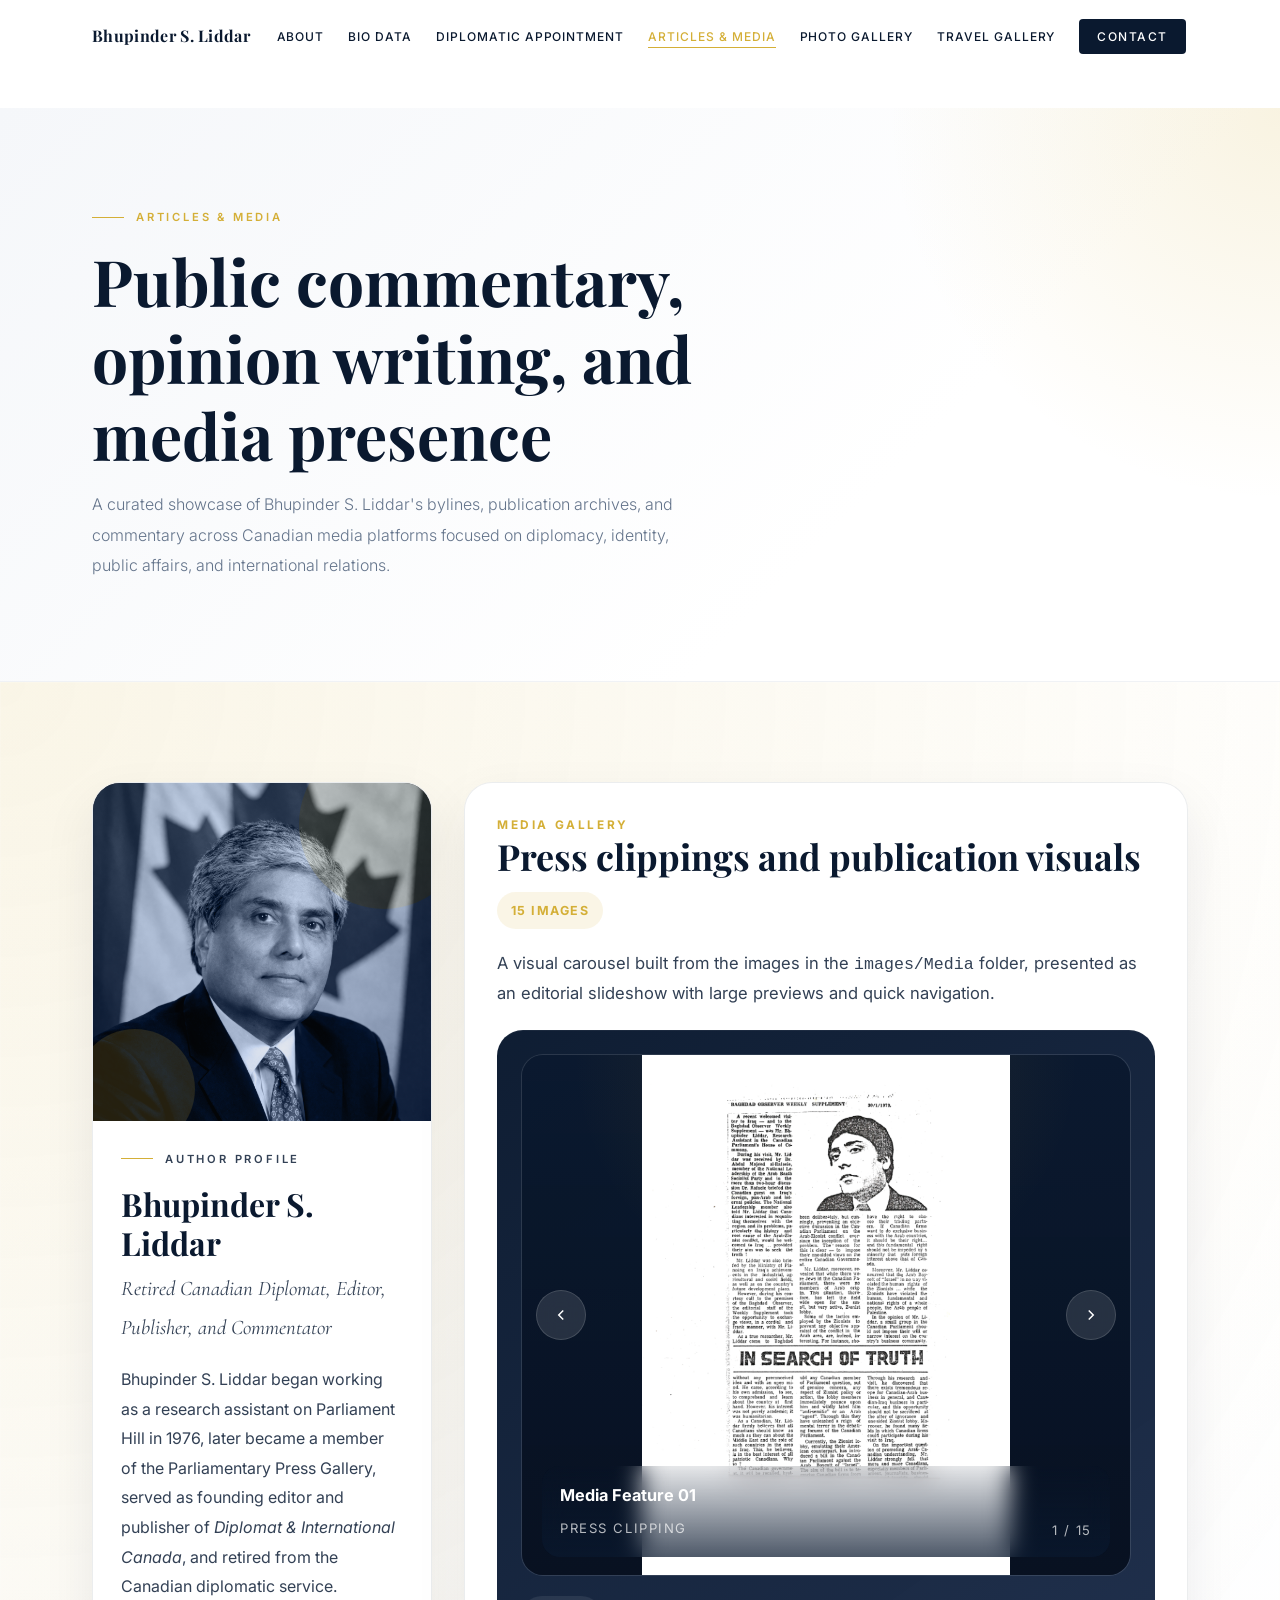
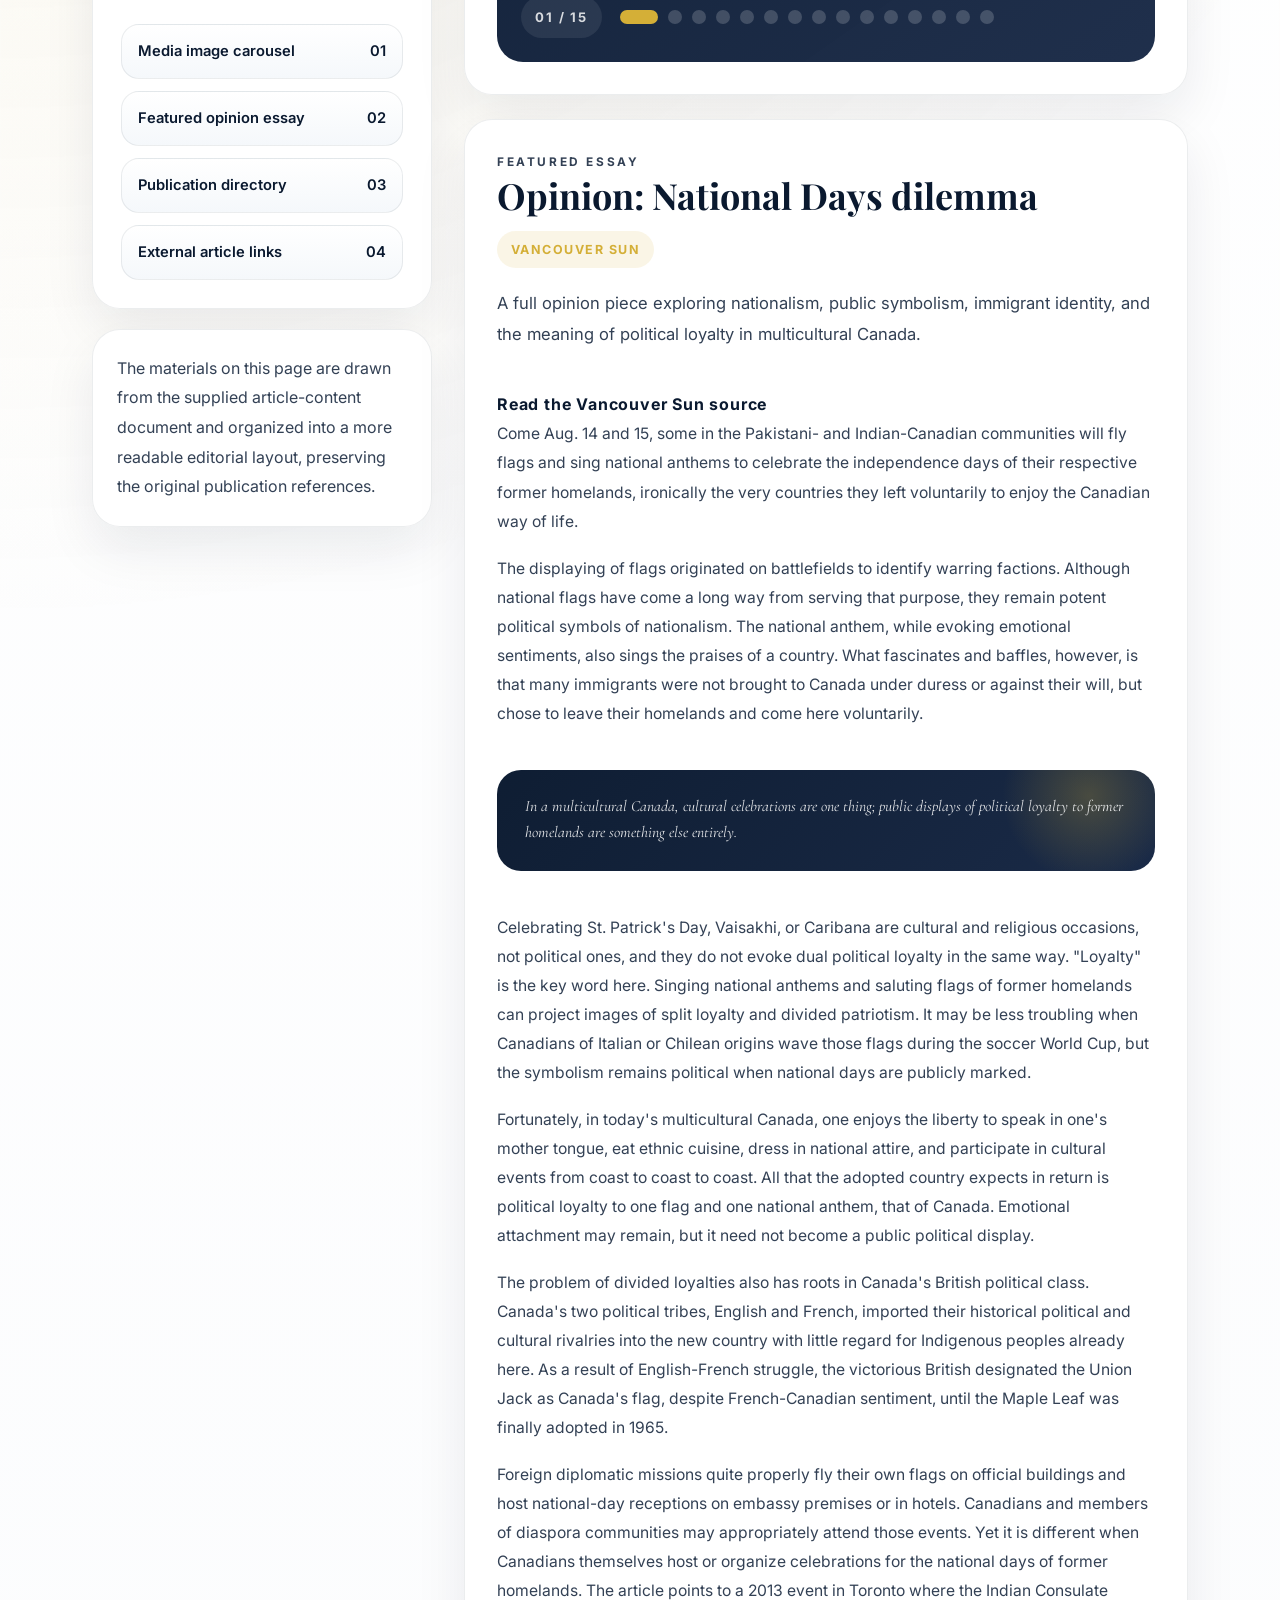
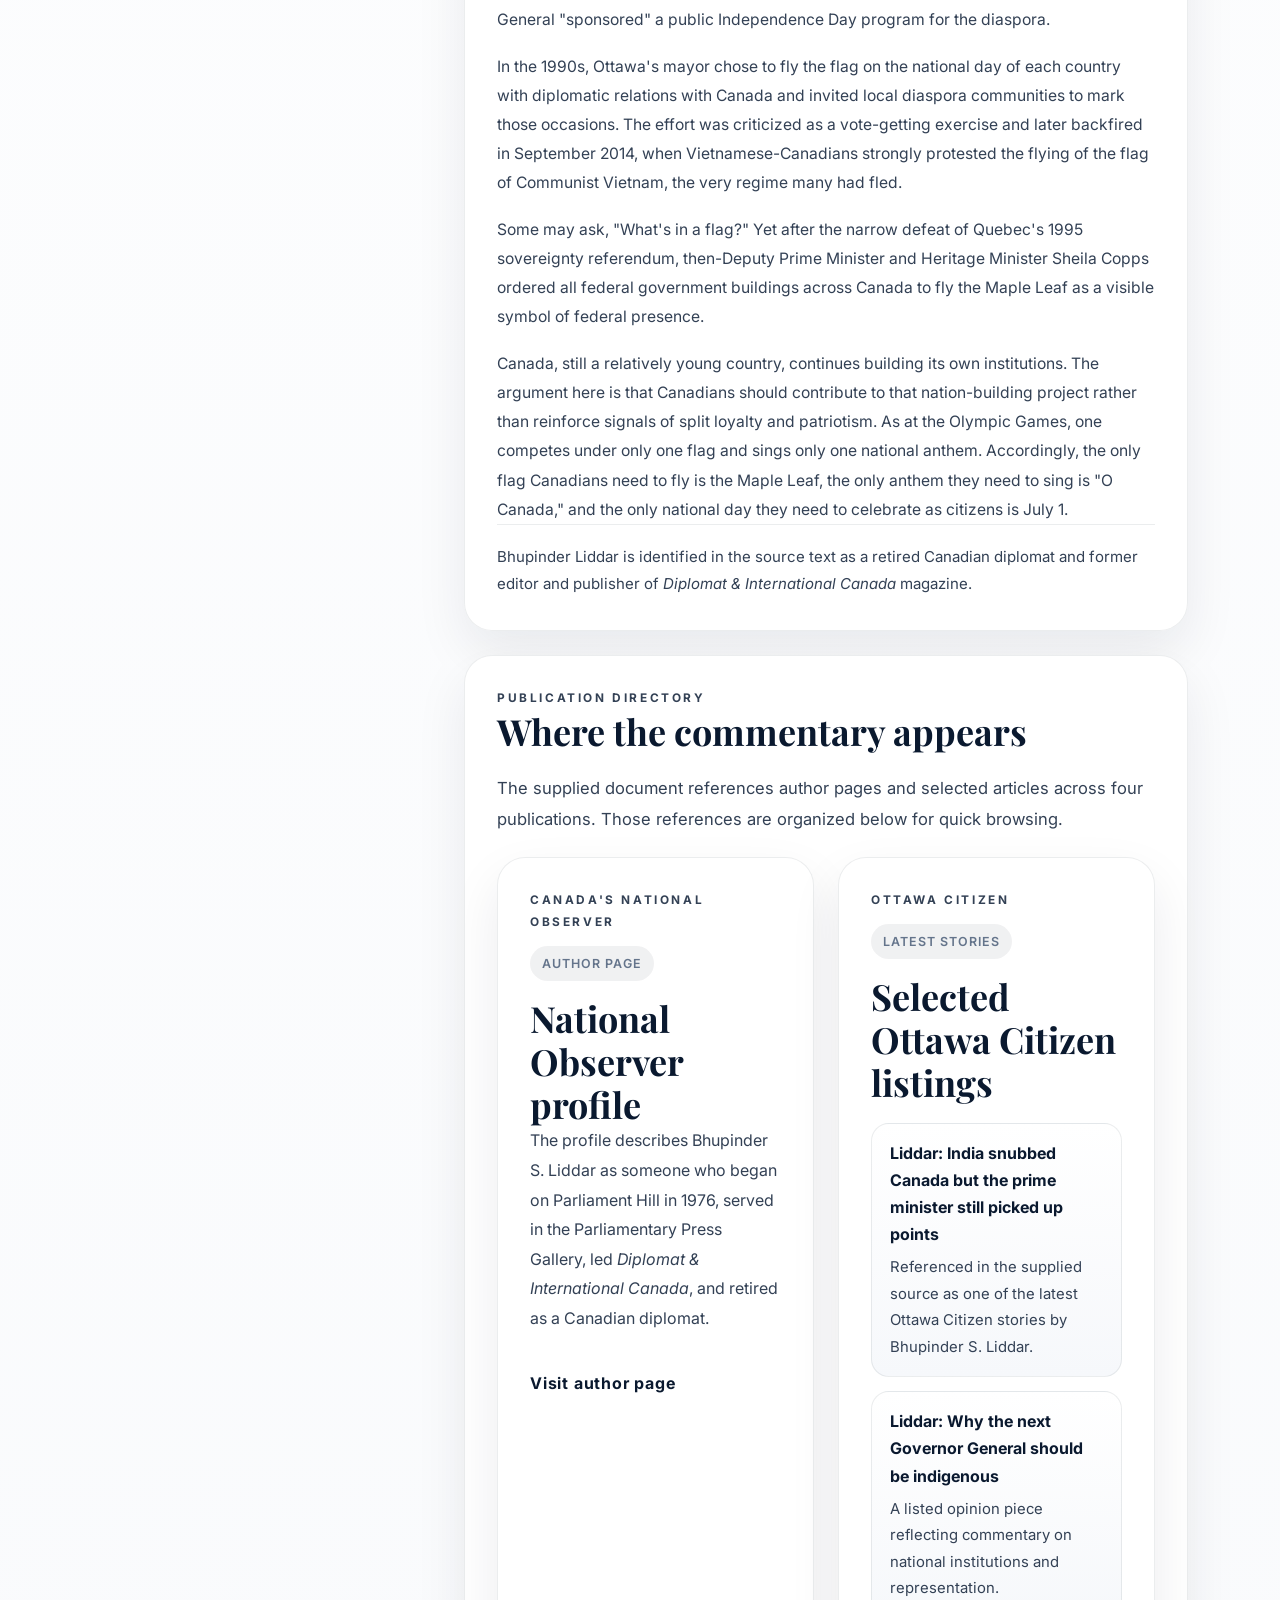
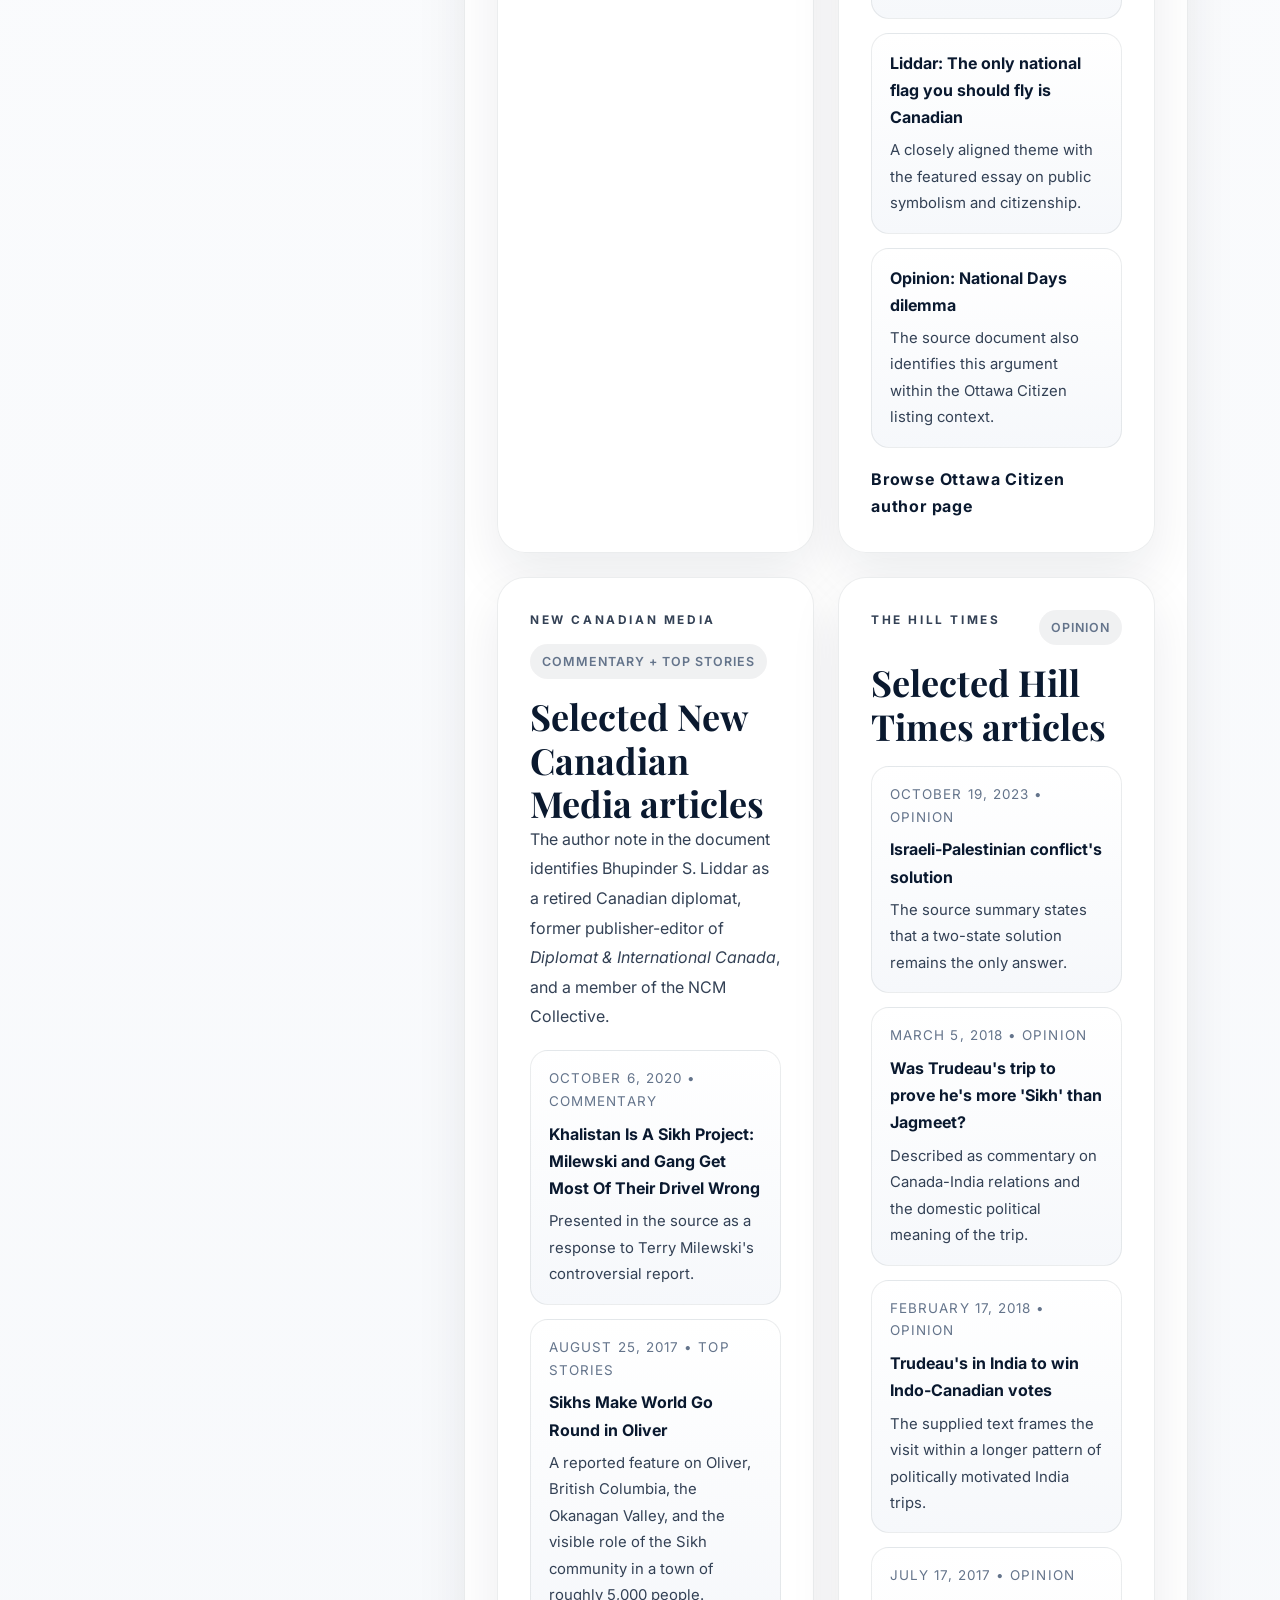
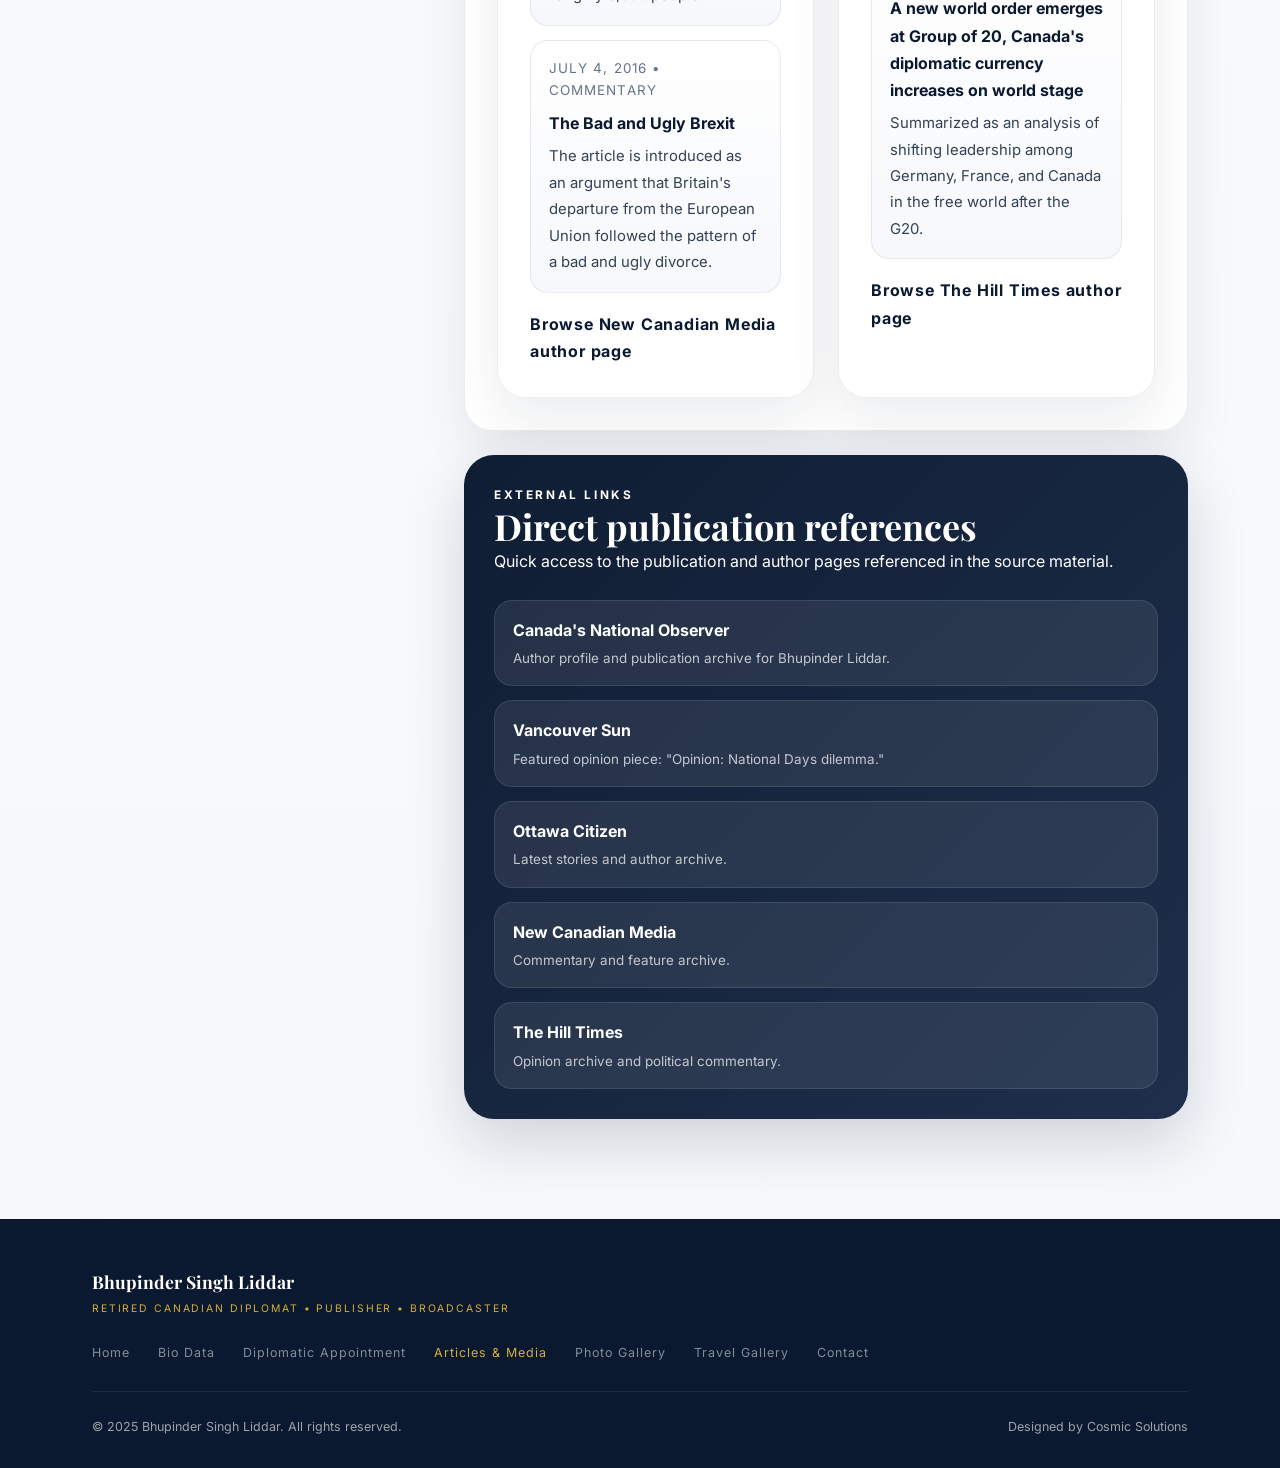
==== Articles & Media.html @ 17f23b0c "media page changes" ====
<!DOCTYPE html>
<html lang="en">
<head>
  <meta charset="UTF-8" />
  <meta name="viewport" content="width=device-width, initial-scale=1.0" />
  <meta
    name="description"
    content="Articles, opinion pieces, and publication links featuring Bhupinder S. Liddar across National Observer, Ottawa Citizen, New Canadian Media, and The Hill Times."
  />
  <meta
    name="keywords"
    content="Bhupinder S. Liddar, articles, media, National Observer, Ottawa Citizen, New Canadian Media, The Hill Times"
  />
  <meta name="author" content="Bhupinder Singh Liddar" />
  <meta name="robots" content="index, follow" />
  <title>Bhupinder Singh Liddar | Articles &amp; Media</title>
  <link rel="preconnect" href="https://fonts.googleapis.com" />
  <link rel="preconnect" href="https://fonts.gstatic.com" crossorigin />
  <link rel="stylesheet" href="css/style.css" />
  <style>
    .articles-stage {
      background:
        radial-gradient(circle at top left, rgba(212, 175, 55, 0.12), transparent 22%),
        linear-gradient(180deg, #ffffff 0%, #f6f8fb 100%);
    }

    .articles-layout {
      display: grid;
      grid-template-columns: 340px minmax(0, 1fr);
      gap: 32px;
      align-items: start;
    }

    .articles-sidebar {
      position: sticky;
      top: 124px;
      display: grid;
      gap: 20px;
    }

    .articles-panel,
    .article-card,
    .publication-card,
    .media-carousel-card {
      background: rgba(255, 255, 255, 0.96);
      border: 1px solid rgba(10, 25, 47, 0.08);
      border-radius: 28px;
      box-shadow: 0 22px 52px rgba(10, 25, 47, 0.08);
    }

    .articles-panel {
      overflow: hidden;
    }

    .articles-panel-visual {
      min-height: 250px;
      position: relative;
      background:
        linear-gradient(160deg, rgba(10, 25, 47, 0.97) 0%, rgba(17, 34, 64, 0.92) 100%);
      overflow: hidden;
    }

    .articles-panel-visual::before,
    .articles-panel-visual::after {
      content: "";
      position: absolute;
      border-radius: 999px;
      background: rgba(212, 175, 55, 0.16);
    }

    .articles-panel-visual::before {
      width: 170px;
      height: 170px;
      top: -44px;
      right: -38px;
    }

    .articles-panel-visual::after {
      width: 120px;
      height: 120px;
      bottom: -28px;
      left: -18px;
    }

    .articles-panel-image {
      width: 100%;
      height: 100%;
      min-height: 250px;
      object-fit: cover;
      object-position: center top;
      opacity: 0.9;
      mix-blend-mode: luminosity;
    }

    .articles-panel-body {
      padding: 28px;
    }

    .articles-panel-body h2 {
      font-size: 2rem;
      color: var(--navy);
      margin-bottom: 8px;
    }

    .articles-role {
      font-family: "Cormorant Garamond", serif;
      font-size: 1.3rem;
      font-style: italic;
      color: var(--gold);
      margin-bottom: 18px;
    }

    .articles-panel-body p,
    .articles-note p,
    .article-card p,
    .publication-card p {
      color: var(--text-secondary);
      line-height: 1.85;
    }

    .articles-note {
      padding: 24px;
    }

    .articles-quick-links {
      display: grid;
      gap: 12px;
      margin-top: 22px;
    }

    .articles-quick-link {
      display: flex;
      align-items: center;
      justify-content: space-between;
      gap: 14px;
      padding: 14px 16px;
      border-radius: 18px;
      background: linear-gradient(180deg, #ffffff 0%, #f5f8fb 100%);
      border: 1px solid rgba(10, 25, 47, 0.08);
      color: var(--navy);
      font-size: 0.92rem;
      font-weight: 600;
      transition: var(--transition);
    }

    .articles-quick-link:hover {
      transform: translateY(-2px);
      border-color: rgba(212, 175, 55, 0.5);
      color: var(--gold);
    }

    .articles-content {
      display: grid;
      gap: 24px;
    }

    .article-card,
    .publication-card,
    .media-carousel-card {
      padding: 32px;
    }

    .article-card-header,
    .publication-card-header {
      display: flex;
      flex-wrap: wrap;
      justify-content: space-between;
      align-items: end;
      gap: 14px;
      margin-bottom: 20px;
    }

    .article-kicker,
    .publication-kicker,
    .link-kicker {
      font-size: 0.74rem;
      font-weight: 700;
      letter-spacing: 0.22em;
      text-transform: uppercase;
      color: var(--gold);
    }

    .article-card-title,
    .publication-card-title {
      font-size: clamp(1.65rem, 3vw, 2.25rem);
      color: var(--navy);
    }

    .media-carousel-card {
      overflow: hidden;
    }

    .media-carousel-frame {
      position: relative;
      margin-top: 22px;
      border-radius: 26px;
      background:
        linear-gradient(145deg, rgba(10, 25, 47, 0.98) 0%, rgba(17, 34, 64, 0.94) 100%);
      padding: 24px;
      box-shadow: inset 0 1px 0 rgba(255, 255, 255, 0.05);
    }

    .media-carousel-stage {
      position: relative;
      overflow: hidden;
      border-radius: 22px;
      min-height: 520px;
      background: rgba(255, 255, 255, 0.04);
      border: 1px solid rgba(255, 255, 255, 0.08);
    }

    .media-carousel-track {
      display: flex;
      transition: transform 0.55s cubic-bezier(0.22, 1, 0.36, 1);
      will-change: transform;
    }

    .media-slide {
      min-width: 100%;
      position: relative;
    }

    .media-slide img {
      width: 100%;
      height: 520px;
      object-fit: contain;
      background:
        radial-gradient(circle at top, rgba(212, 175, 55, 0.12), transparent 42%),
        linear-gradient(180deg, rgba(10, 25, 47, 0.96) 0%, rgba(8, 17, 33, 1) 100%);
    }

    .media-slide-caption {
      position: absolute;
      left: 20px;
      right: 20px;
      bottom: 18px;
      display: flex;
      justify-content: space-between;
      align-items: end;
      gap: 18px;
      padding: 16px 18px;
      border-radius: 18px;
      background: linear-gradient(180deg, rgba(10, 25, 47, 0.1) 0%, rgba(10, 25, 47, 0.72) 100%);
      backdrop-filter: blur(12px);
    }

    .media-slide-caption strong {
      display: block;
      color: var(--white);
      font-size: 1.02rem;
      margin-bottom: 4px;
    }

    .media-slide-caption span {
      color: rgba(255, 255, 255, 0.7);
      font-size: 0.82rem;
      letter-spacing: 0.12em;
      text-transform: uppercase;
    }

    .media-carousel-nav {
      position: absolute;
      inset: 50% 14px auto 14px;
      transform: translateY(-50%);
      display: flex;
      justify-content: space-between;
      pointer-events: none;
      z-index: 2;
    }

    .media-carousel-btn {
      width: 50px;
      height: 50px;
      border: 1px solid rgba(255, 255, 255, 0.14);
      border-radius: 50%;
      background: rgba(255, 255, 255, 0.12);
      color: var(--white);
      display: inline-flex;
      align-items: center;
      justify-content: center;
      cursor: pointer;
      pointer-events: auto;
      transition: var(--transition);
      backdrop-filter: blur(10px);
    }

    .media-carousel-btn:hover {
      background: rgba(212, 175, 55, 0.92);
      color: var(--navy);
      border-color: rgba(212, 175, 55, 0.95);
      transform: translateY(-1px);
    }

    .media-carousel-footer {
      margin-top: 20px;
      display: grid;
      grid-template-columns: auto 1fr;
      gap: 18px;
      align-items: center;
    }

    .media-carousel-counter {
      display: inline-flex;
      align-items: center;
      justify-content: center;
      padding: 10px 14px;
      border-radius: 999px;
      background: rgba(255, 255, 255, 0.08);
      color: rgba(255, 255, 255, 0.82);
      font-size: 0.82rem;
      font-weight: 700;
      letter-spacing: 0.14em;
      text-transform: uppercase;
    }

    .media-carousel-dots {
      display: flex;
      flex-wrap: wrap;
      gap: 10px;
    }

    .media-carousel-dot {
      width: 14px;
      height: 14px;
      border: none;
      border-radius: 999px;
      background: rgba(255, 255, 255, 0.18);
      cursor: pointer;
      transition: var(--transition);
      padding: 0;
    }

    .media-carousel-dot:hover,
    .media-carousel-dot[aria-current="true"] {
      width: 38px;
      background: var(--gold);
    }

    .article-meta {
      display: inline-flex;
      align-items: center;
      gap: 10px;
      padding: 8px 14px;
      border-radius: 999px;
      background: rgba(212, 175, 55, 0.12);
      color: var(--gold);
      font-size: 0.78rem;
      font-weight: 700;
      letter-spacing: 0.12em;
      text-transform: uppercase;
    }

    .article-lead {
      font-size: 1.04rem;
      color: var(--text-secondary);
      margin-bottom: 22px;
    }

    .article-pullquote {
      margin: 24px 0;
      padding: 24px 28px;
      border-radius: 24px;
      background:
        linear-gradient(135deg, rgba(10, 25, 47, 0.98) 0%, rgba(17, 34, 64, 0.96) 100%);
      color: var(--white);
      position: relative;
      overflow: hidden;
    }

    .article-pullquote::before {
      content: "";
      position: absolute;
      top: -64px;
      right: -24px;
      width: 180px;
      height: 180px;
      border-radius: 50%;
      background: radial-gradient(circle, rgba(212, 175, 55, 0.26) 0%, rgba(212, 175, 55, 0) 68%);
    }

    .article-pullquote p {
      position: relative;
      z-index: 1;
      color: rgba(255, 255, 255, 0.88);
      font-family: "Cormorant Garamond", serif;
      font-size: 1.36rem;
      font-style: italic;
      line-height: 1.7;
    }

    .article-body {
      display: grid;
      gap: 18px;
    }

    .article-body p {
      font-size: 0.98rem;
    }

    .article-signoff {
      padding-top: 18px;
      border-top: 1px solid rgba(10, 25, 47, 0.08);
      color: var(--text-muted);
      font-size: 0.94rem;
    }

    .publication-grid {
      display: grid;
      grid-template-columns: repeat(2, minmax(0, 1fr));
      gap: 24px;
    }

    .publication-topline {
      display: flex;
      flex-wrap: wrap;
      justify-content: space-between;
      gap: 12px;
      margin-bottom: 16px;
    }

    .publication-tag {
      display: inline-flex;
      align-items: center;
      justify-content: center;
      padding: 7px 12px;
      border-radius: 999px;
      background: rgba(10, 25, 47, 0.06);
      color: var(--text-muted);
      font-size: 0.78rem;
      font-weight: 600;
      letter-spacing: 0.08em;
      text-transform: uppercase;
    }

    .publication-intro {
      margin-bottom: 18px;
    }

    .publication-link {
      display: inline-flex;
      align-items: center;
      gap: 10px;
      margin-top: 18px;
      color: var(--navy);
      font-weight: 700;
      letter-spacing: 0.05em;
      transition: var(--transition);
    }

    .publication-link:hover {
      color: var(--gold);
    }

    .article-list {
      display: grid;
      gap: 14px;
      margin-top: 18px;
    }

    .article-list li {
      padding: 16px 18px;
      border-radius: 18px;
      background: linear-gradient(180deg, #ffffff 0%, #f6f8fb 100%);
      border: 1px solid rgba(10, 25, 47, 0.08);
    }

    .article-list strong {
      display: block;
      color: var(--navy);
      font-size: 1rem;
      margin-bottom: 6px;
    }

    .article-list span {
      display: block;
      color: var(--text-muted);
      font-size: 0.84rem;
      letter-spacing: 0.08em;
      text-transform: uppercase;
      margin-bottom: 8px;
    }

    .article-list p {
      font-size: 0.93rem;
      line-height: 1.78;
    }

    .articles-links-card {
      background:
        linear-gradient(135deg, rgba(10, 25, 47, 0.98) 0%, rgba(17, 34, 64, 0.94) 100%);
      border-radius: 30px;
      padding: 30px;
      color: var(--white);
      box-shadow: 0 24px 60px rgba(10, 25, 47, 0.16);
    }

    .articles-links-card h2,
    .articles-links-card p,
    .articles-links-card a {
      color: var(--white);
    }

    .external-links {
      display: grid;
      gap: 14px;
      margin-top: 24px;
    }

    .external-links a {
      display: block;
      padding: 16px 18px;
      border-radius: 18px;
      background: rgba(255, 255, 255, 0.08);
      border: 1px solid rgba(255, 255, 255, 0.1);
      transition: var(--transition);
    }

    .external-links a:hover {
      transform: translateY(-2px);
      background: rgba(255, 255, 255, 0.12);
      border-color: rgba(212, 175, 55, 0.45);
    }

    .external-links strong {
      display: block;
      font-size: 1rem;
      margin-bottom: 4px;
    }

    .external-links span {
      display: block;
      font-size: 0.84rem;
      opacity: 0.72;
      line-height: 1.6;
    }

    @media (max-width: 1120px) {
      .articles-layout,
      .publication-grid {
        grid-template-columns: 1fr;
      }

      .articles-sidebar {
        position: static;
      }
    }

    @media (max-width: 768px) {
      .article-card,
      .publication-card,
      .media-carousel-card,
      .articles-panel-body,
      .articles-note,
      .articles-links-card {
        padding: 24px 22px;
      }

      .article-card,
      .publication-card,
      .media-carousel-card,
      .articles-panel,
      .articles-links-card {
        border-radius: 24px;
      }

      .articles-panel-body h2 {
        font-size: 1.7rem;
      }

      .article-pullquote p {
        font-size: 1.22rem;
      }

      .media-carousel-frame {
        padding: 16px;
        border-radius: 22px;
      }

      .media-carousel-stage,
      .media-slide img {
        min-height: 340px;
        height: 340px;
      }

      .media-carousel-nav {
        inset: auto 12px 12px 12px;
        transform: none;
      }

      .media-carousel-footer {
        grid-template-columns: 1fr;
      }

      .media-slide-caption {
        left: 12px;
        right: 12px;
        bottom: 12px;
        padding: 14px;
      }

      .media-slide-caption strong {
        font-size: 0.95rem;
      }
    }
  </style>
</head>
<body class="inner-page" data-page="articles-media">
  <div id="site-header"></div>

  <main class="page-main">
    <section class="page-banner section-pad" aria-labelledby="articles-banner-title">
      <div class="container">
        <div class="page-banner-inner">
          <p class="section-label">Articles &amp; Media</p>
          <h1 class="page-banner-title" id="articles-banner-title">Public commentary, opinion writing, and media presence</h1>
          <p class="page-banner-text">
            A curated showcase of Bhupinder S. Liddar's bylines, publication archives, and
            commentary across Canadian media platforms focused on diplomacy, identity,
            public affairs, and international relations.
          </p>
        </div>
      </div>
    </section>

    <section class="section-pad articles-stage" aria-labelledby="articles-overview-title">
      <div class="container">
        <div class="articles-layout">
          <aside class="articles-sidebar">
            <article class="articles-panel fade-in-left visible">
              <div class="articles-panel-visual">
                <img
                  src="images/profile-5.png"
                  alt="Portrait of Bhupinder Singh Liddar"
                  class="articles-panel-image"
                  loading="lazy"
                  width="520"
                  height="520"
                />
              </div>
              <div class="articles-panel-body">
                <p class="section-label">Author Profile</p>
                <h2 id="articles-overview-title">Bhupinder S. Liddar</h2>
                <p class="articles-role">Retired Canadian Diplomat, Editor, Publisher, and Commentator</p>
                <p>
                  Bhupinder S. Liddar began working as a research assistant on Parliament Hill in 1976,
                  later became a member of the Parliamentary Press Gallery, served as founding editor and
                  publisher of <em>Diplomat &amp; International Canada</em>, and retired from the Canadian diplomatic service.
                </p>

                <div class="articles-quick-links">
                  <a class="articles-quick-link" href="#media-carousel">
                    <span>Media image carousel</span>
                    <span aria-hidden="true">01</span>
                  </a>
                  <a class="articles-quick-link" href="#featured-essay">
                    <span>Featured opinion essay</span>
                    <span aria-hidden="true">02</span>
                  </a>
                  <a class="articles-quick-link" href="#publication-directory">
                    <span>Publication directory</span>
                    <span aria-hidden="true">03</span>
                  </a>
                  <a class="articles-quick-link" href="#source-links">
                    <span>External article links</span>
                    <span aria-hidden="true">04</span>
                  </a>
                </div>
              </div>
            </article>

            <article class="articles-panel articles-note fade-in-left visible">
              <p>
                The materials on this page are drawn from the supplied article-content document and
                organized into a more readable editorial layout, preserving the original publication references.
              </p>
            </article>
          </aside>

          <div class="articles-content">
            <section class="media-carousel-card fade-in visible" id="media-carousel" aria-labelledby="media-carousel-title">
              <div class="article-card-header">
                <div>
                  <p class="article-kicker">Media Gallery</p>
                  <h2 class="article-card-title" id="media-carousel-title">Press clippings and publication visuals</h2>
                </div>
                <span class="article-meta">15 Images</span>
              </div>

              <p class="article-lead">
                A visual carousel built from the images in the <code>images/Media</code> folder,
                presented as an editorial slideshow with large previews and quick navigation.
              </p>

              <div class="media-carousel-frame" data-carousel>
                <div class="media-carousel-stage">
                  <div class="media-carousel-track">
                    <figure class="media-slide">
                      <img src="images/Media/02_page_1.png" alt="Bhupinder S. Liddar media feature 1" loading="lazy" />
                      <figcaption class="media-slide-caption">
                        <div>
                          <strong>Media Feature 01</strong>
                          <span>Press clipping</span>
                        </div>
                        <span>1 / 15</span>
                      </figcaption>
                    </figure>
                    <figure class="media-slide">
                      <img src="images/Media/03_page_1%20(1).png" alt="Bhupinder S. Liddar media feature 2" loading="lazy" />
                      <figcaption class="media-slide-caption">
                        <div>
                          <strong>Media Feature 02</strong>
                          <span>Publication scan</span>
                        </div>
                        <span>2 / 15</span>
                      </figcaption>
                    </figure>
                    <figure class="media-slide">
                      <img src="images/Media/05_page_1.png" alt="Bhupinder S. Liddar media feature 3" loading="lazy" />
                      <figcaption class="media-slide-caption">
                        <div>
                          <strong>Media Feature 03</strong>
                          <span>Publication scan</span>
                        </div>
                        <span>3 / 15</span>
                      </figcaption>
                    </figure>
                    <figure class="media-slide">
                      <img src="images/Media/06pdf_page_1.png" alt="Bhupinder S. Liddar media feature 4" loading="lazy" />
                      <figcaption class="media-slide-caption">
                        <div>
                          <strong>Media Feature 04</strong>
                          <span>Document extract</span>
                        </div>
                        <span>4 / 15</span>
                      </figcaption>
                    </figure>
                    <figure class="media-slide">
                      <img src="images/Media/08_page_1.png" alt="Bhupinder S. Liddar media feature 5" loading="lazy" />
                      <figcaption class="media-slide-caption">
                        <div>
                          <strong>Media Feature 05</strong>
                          <span>Press clipping</span>
                        </div>
                        <span>5 / 15</span>
                      </figcaption>
                    </figure>
                    <figure class="media-slide">
                      <img src="images/Media/09_page_1.png" alt="Bhupinder S. Liddar media feature 6" loading="lazy" />
                      <figcaption class="media-slide-caption">
                        <div>
                          <strong>Media Feature 06</strong>
                          <span>Press clipping</span>
                        </div>
                        <span>6 / 15</span>
                      </figcaption>
                    </figure>
                    <figure class="media-slide">
                      <img src="images/Media/10_page_1.png" alt="Bhupinder S. Liddar media feature 7" loading="lazy" />
                      <figcaption class="media-slide-caption">
                        <div>
                          <strong>Media Feature 07</strong>
                          <span>Publication scan</span>
                        </div>
                        <span>7 / 15</span>
                      </figcaption>
                    </figure>
                    <figure class="media-slide">
                      <img src="images/Media/12_page_1.png" alt="Bhupinder S. Liddar media feature 8" loading="lazy" />
                      <figcaption class="media-slide-caption">
                        <div>
                          <strong>Media Feature 08</strong>
                          <span>Editorial clipping</span>
                        </div>
                        <span>8 / 15</span>
                      </figcaption>
                    </figure>
                    <figure class="media-slide">
                      <img src="images/Media/15_page_1.png" alt="Bhupinder S. Liddar media feature 9" loading="lazy" />
                      <figcaption class="media-slide-caption">
                        <div>
                          <strong>Media Feature 09</strong>
                          <span>Document extract</span>
                        </div>
                        <span>9 / 15</span>
                      </figcaption>
                    </figure>
                    <figure class="media-slide">
                      <img src="images/Media/16_page_1.png" alt="Bhupinder S. Liddar media feature 10" loading="lazy" />
                      <figcaption class="media-slide-caption">
                        <div>
                          <strong>Media Feature 10</strong>
                          <span>Press clipping</span>
                        </div>
                        <span>10 / 15</span>
                      </figcaption>
                    </figure>
                    <figure class="media-slide">
                      <img src="images/Media/17pdf_page_1.png" alt="Bhupinder S. Liddar media feature 11" loading="lazy" />
                      <figcaption class="media-slide-caption">
                        <div>
                          <strong>Media Feature 11</strong>
                          <span>Document extract</span>
                        </div>
                        <span>11 / 15</span>
                      </figcaption>
                    </figure>
                    <figure class="media-slide">
                      <img src="images/Media/20260403151326_page_1.png" alt="Bhupinder S. Liddar media feature 12" loading="lazy" />
                      <figcaption class="media-slide-caption">
                        <div>
                          <strong>Media Feature 12</strong>
                          <span>Archive image</span>
                        </div>
                        <span>12 / 15</span>
                      </figcaption>
                    </figure>
                    <figure class="media-slide">
                      <img src="images/Media/20260403151614_page_1.png" alt="Bhupinder S. Liddar media feature 13" loading="lazy" />
                      <figcaption class="media-slide-caption">
                        <div>
                          <strong>Media Feature 13</strong>
                          <span>Archive image</span>
                        </div>
                        <span>13 / 15</span>
                      </figcaption>
                    </figure>
                    <figure class="media-slide">
                      <img src="images/Media/20260403151713_page_1.png" alt="Bhupinder S. Liddar media feature 14" loading="lazy" />
                      <figcaption class="media-slide-caption">
                        <div>
                          <strong>Media Feature 14</strong>
                          <span>Archive image</span>
                        </div>
                        <span>14 / 15</span>
                      </figcaption>
                    </figure>
                    <figure class="media-slide">
                      <img src="images/Media/img11.jpg" alt="Bhupinder S. Liddar media feature 15" loading="lazy" />
                      <figcaption class="media-slide-caption">
                        <div>
                          <strong>Media Feature 15</strong>
                          <span>Magazine visual</span>
                        </div>
                        <span>15 / 15</span>
                      </figcaption>
                    </figure>
                  </div>

                  <div class="media-carousel-nav">
                    <button class="media-carousel-btn" type="button" data-carousel-prev aria-label="Show previous media image">
                      <svg width="18" height="18" fill="none" stroke="currentColor" stroke-width="2" viewBox="0 0 24 24" aria-hidden="true">
                        <path d="M15 18l-6-6 6-6"></path>
                      </svg>
                    </button>
                    <button class="media-carousel-btn" type="button" data-carousel-next aria-label="Show next media image">
                      <svg width="18" height="18" fill="none" stroke="currentColor" stroke-width="2" viewBox="0 0 24 24" aria-hidden="true">
                        <path d="M9 18l6-6-6-6"></path>
                      </svg>
                    </button>
                  </div>
                </div>

                <div class="media-carousel-footer">
                  <div class="media-carousel-counter" data-carousel-counter>01 / 15</div>
                  <div class="media-carousel-dots" role="tablist" aria-label="Media image navigation">
                    <button class="media-carousel-dot" type="button" data-carousel-dot="0" aria-label="Go to media image 1" aria-current="true"></button>
                    <button class="media-carousel-dot" type="button" data-carousel-dot="1" aria-label="Go to media image 2"></button>
                    <button class="media-carousel-dot" type="button" data-carousel-dot="2" aria-label="Go to media image 3"></button>
                    <button class="media-carousel-dot" type="button" data-carousel-dot="3" aria-label="Go to media image 4"></button>
                    <button class="media-carousel-dot" type="button" data-carousel-dot="4" aria-label="Go to media image 5"></button>
                    <button class="media-carousel-dot" type="button" data-carousel-dot="5" aria-label="Go to media image 6"></button>
                    <button class="media-carousel-dot" type="button" data-carousel-dot="6" aria-label="Go to media image 7"></button>
                    <button class="media-carousel-dot" type="button" data-carousel-dot="7" aria-label="Go to media image 8"></button>
                    <button class="media-carousel-dot" type="button" data-carousel-dot="8" aria-label="Go to media image 9"></button>
                    <button class="media-carousel-dot" type="button" data-carousel-dot="9" aria-label="Go to media image 10"></button>
                    <button class="media-carousel-dot" type="button" data-carousel-dot="10" aria-label="Go to media image 11"></button>
                    <button class="media-carousel-dot" type="button" data-carousel-dot="11" aria-label="Go to media image 12"></button>
                    <button class="media-carousel-dot" type="button" data-carousel-dot="12" aria-label="Go to media image 13"></button>
                    <button class="media-carousel-dot" type="button" data-carousel-dot="13" aria-label="Go to media image 14"></button>
                    <button class="media-carousel-dot" type="button" data-carousel-dot="14" aria-label="Go to media image 15"></button>
                  </div>
                </div>
              </div>
            </section>

            <section class="article-card fade-in visible" id="featured-essay" aria-labelledby="featured-essay-title">
              <div class="article-card-header">
                <div>
                  <p class="article-kicker">Featured Essay</p>
                  <h2 class="article-card-title" id="featured-essay-title">Opinion: National Days dilemma</h2>
                </div>
                <span class="article-meta">Vancouver Sun</span>
              </div>

              <p class="article-lead">
                A full opinion piece exploring nationalism, public symbolism, immigrant identity,
                and the meaning of political loyalty in multicultural Canada.
              </p>
              <p>
                <a
                  class="publication-link"
                  href="https://vancouversun.com/opinion/opinion-national-days-dilemma"
                  target="_blank"
                  rel="noopener noreferrer"
                >
                  Read the Vancouver Sun source
                </a>
              </p>

              <div class="article-body">
                <p>
                  Come Aug. 14 and 15, some in the Pakistani- and Indian-Canadian communities
                  will fly flags and sing national anthems to celebrate the independence days of
                  their respective former homelands, ironically the very countries they left voluntarily
                  to enjoy the Canadian way of life.
                </p>
                <p>
                  The displaying of flags originated on battlefields to identify warring factions.
                  Although national flags have come a long way from serving that purpose, they remain
                  potent political symbols of nationalism. The national anthem, while evoking emotional
                  sentiments, also sings the praises of a country. What fascinates and baffles, however,
                  is that many immigrants were not brought to Canada under duress or against their will,
                  but chose to leave their homelands and come here voluntarily.
                </p>

                <div class="article-pullquote">
                  <p>
                    In a multicultural Canada, cultural celebrations are one thing; public displays of
                    political loyalty to former homelands are something else entirely.
                  </p>
                </div>

                <p>
                  Celebrating St. Patrick's Day, Vaisakhi, or Caribana are cultural and religious occasions,
                  not political ones, and they do not evoke dual political loyalty in the same way. "Loyalty"
                  is the key word here. Singing national anthems and saluting flags of former homelands can
                  project images of split loyalty and divided patriotism. It may be less troubling when Canadians
                  of Italian or Chilean origins wave those flags during the soccer World Cup, but the symbolism
                  remains political when national days are publicly marked.
                </p>
                <p>
                  Fortunately, in today's multicultural Canada, one enjoys the liberty to speak in one's mother
                  tongue, eat ethnic cuisine, dress in national attire, and participate in cultural events from
                  coast to coast to coast. All that the adopted country expects in return is political loyalty
                  to one flag and one national anthem, that of Canada. Emotional attachment may remain, but it
                  need not become a public political display.
                </p>
                <p>
                  The problem of divided loyalties also has roots in Canada's British political class. Canada's
                  two political tribes, English and French, imported their historical political and cultural
                  rivalries into the new country with little regard for Indigenous peoples already here. As a
                  result of English-French struggle, the victorious British designated the Union Jack as Canada's
                  flag, despite French-Canadian sentiment, until the Maple Leaf was finally adopted in 1965.
                </p>
                <p>
                  Foreign diplomatic missions quite properly fly their own flags on official buildings and host
                  national-day receptions on embassy premises or in hotels. Canadians and members of diaspora
                  communities may appropriately attend those events. Yet it is different when Canadians themselves
                  host or organize celebrations for the national days of former homelands. The article points to
                  a 2013 event in Toronto where the Indian Consulate General "sponsored" a public Independence Day
                  program for the diaspora.
                </p>
                <p>
                  In the 1990s, Ottawa's mayor chose to fly the flag on the national day of each country with
                  diplomatic relations with Canada and invited local diaspora communities to mark those occasions.
                  The effort was criticized as a vote-getting exercise and later backfired in September 2014,
                  when Vietnamese-Canadians strongly protested the flying of the flag of Communist Vietnam, the
                  very regime many had fled.
                </p>
                <p>
                  Some may ask, "What's in a flag?" Yet after the narrow defeat of Quebec's 1995 sovereignty
                  referendum, then-Deputy Prime Minister and Heritage Minister Sheila Copps ordered all federal
                  government buildings across Canada to fly the Maple Leaf as a visible symbol of federal presence.
                </p>
                <p>
                  Canada, still a relatively young country, continues building its own institutions. The argument
                  here is that Canadians should contribute to that nation-building project rather than reinforce
                  signals of split loyalty and patriotism. As at the Olympic Games, one competes under only one flag
                  and sings only one national anthem. Accordingly, the only flag Canadians need to fly is the Maple
                  Leaf, the only anthem they need to sing is "O Canada," and the only national day they need to
                  celebrate as citizens is July 1.
                </p>
              </div>

              <p class="article-signoff">
                Bhupinder Liddar is identified in the source text as a retired Canadian diplomat and former
                editor and publisher of <em>Diplomat &amp; International Canada</em> magazine.
              </p>
            </section>

            <section class="article-card fade-in visible" id="publication-directory" aria-labelledby="publication-directory-title">
              <div class="article-card-header">
                <div>
                  <p class="article-kicker">Publication Directory</p>
                  <h2 class="article-card-title" id="publication-directory-title">Where the commentary appears</h2>
                </div>
              </div>

              <p class="article-lead">
                The supplied document references author pages and selected articles across four publications.
                Those references are organized below for quick browsing.
              </p>

              <div class="publication-grid">
                <article class="publication-card fade-in visible">
                  <div class="publication-topline">
                    <p class="publication-kicker">Canada's National Observer</p>
                    <span class="publication-tag">Author Page</span>
                  </div>
                  <h3 class="publication-card-title">National Observer profile</h3>
                  <p class="publication-intro">
                    The profile describes Bhupinder S. Liddar as someone who began on Parliament Hill in 1976,
                    served in the Parliamentary Press Gallery, led <em>Diplomat &amp; International Canada</em>,
                    and retired as a Canadian diplomat.
                  </p>
                  <a
                    class="publication-link"
                    href="https://www.nationalobserver.com/u/bhupinder-liddar"
                    target="_blank"
                    rel="noopener noreferrer"
                  >
                    Visit author page
                  </a>
                </article>

                <article class="publication-card fade-in visible">
                  <div class="publication-topline">
                    <p class="publication-kicker">Ottawa Citizen</p>
                    <span class="publication-tag">Latest Stories</span>
                  </div>
                  <h3 class="publication-card-title">Selected Ottawa Citizen listings</h3>
                  <ul class="article-list">
                    <li>
                      <strong>Liddar: India snubbed Canada but the prime minister still picked up points</strong>
                      <p>Referenced in the supplied source as one of the latest Ottawa Citizen stories by Bhupinder S. Liddar.</p>
                    </li>
                    <li>
                      <strong>Liddar: Why the next Governor General should be indigenous</strong>
                      <p>A listed opinion piece reflecting commentary on national institutions and representation.</p>
                    </li>
                    <li>
                      <strong>Liddar: The only national flag you should fly is Canadian</strong>
                      <p>A closely aligned theme with the featured essay on public symbolism and citizenship.</p>
                    </li>
                    <li>
                      <strong>Opinion: National Days dilemma</strong>
                      <p>The source document also identifies this argument within the Ottawa Citizen listing context.</p>
                    </li>
                  </ul>
                  <a
                    class="publication-link"
                    href="https://ottawacitizen.com/author/bhupinder-s-liddar/"
                    target="_blank"
                    rel="noopener noreferrer"
                  >
                    Browse Ottawa Citizen author page
                  </a>
                </article>

                <article class="publication-card fade-in visible">
                  <div class="publication-topline">
                    <p class="publication-kicker">New Canadian Media</p>
                    <span class="publication-tag">Commentary + Top Stories</span>
                  </div>
                  <h3 class="publication-card-title">Selected New Canadian Media articles</h3>
                  <p class="publication-intro">
                    The author note in the document identifies Bhupinder S. Liddar as a retired Canadian diplomat,
                    former publisher-editor of <em>Diplomat &amp; International Canada</em>, and a member of the NCM Collective.
                  </p>
                  <ul class="article-list">
                    <li>
                      <span>October 6, 2020 &bull; Commentary</span>
                      <strong>Khalistan Is A Sikh Project: Milewski and Gang Get Most Of Their Drivel Wrong</strong>
                      <p>Presented in the source as a response to Terry Milewski's controversial report.</p>
                    </li>
                    <li>
                      <span>August 25, 2017 &bull; Top Stories</span>
                      <strong>Sikhs Make World Go Round in Oliver</strong>
                      <p>
                        A reported feature on Oliver, British Columbia, the Okanagan Valley, and the visible role
                        of the Sikh community in a town of roughly 5,000 people.
                      </p>
                    </li>
                    <li>
                      <span>July 4, 2016 &bull; Commentary</span>
                      <strong>The Bad and Ugly Brexit</strong>
                      <p>
                        The article is introduced as an argument that Britain's departure from the European Union
                        followed the pattern of a bad and ugly divorce.
                      </p>
                    </li>
                  </ul>
                  <a
                    class="publication-link"
                    href="https://newcanadianmedia.ca/author/bhupinder-liddar/"
                    target="_blank"
                    rel="noopener noreferrer"
                  >
                    Browse New Canadian Media author page
                  </a>
                </article>

                <article class="publication-card fade-in visible">
                  <div class="publication-topline">
                    <p class="publication-kicker">The Hill Times</p>
                    <span class="publication-tag">Opinion</span>
                  </div>
                  <h3 class="publication-card-title">Selected Hill Times articles</h3>
                  <ul class="article-list">
                    <li>
                      <span>October 19, 2023 &bull; Opinion</span>
                      <strong>Israeli-Palestinian conflict's solution</strong>
                      <p>The source summary states that a two-state solution remains the only answer.</p>
                    </li>
                    <li>
                      <span>March 5, 2018 &bull; Opinion</span>
                      <strong>Was Trudeau's trip to prove he's more 'Sikh' than Jagmeet?</strong>
                      <p>
                        Described as commentary on Canada-India relations and the domestic political meaning of the trip.
                      </p>
                    </li>
                    <li>
                      <span>February 17, 2018 &bull; Opinion</span>
                      <strong>Trudeau's in India to win Indo-Canadian votes</strong>
                      <p>The supplied text frames the visit within a longer pattern of politically motivated India trips.</p>
                    </li>
                    <li>
                      <span>July 17, 2017 &bull; Opinion</span>
                      <strong>A new world order emerges at Group of 20, Canada's diplomatic currency increases on world stage</strong>
                      <p>
                        Summarized as an analysis of shifting leadership among Germany, France, and Canada in the
                        free world after the G20.
                      </p>
                    </li>
                  </ul>
                  <a
                    class="publication-link"
                    href="https://www.hilltimes.com/ht_author/bhupinder-s-liddar/"
                    target="_blank"
                    rel="noopener noreferrer"
                  >
                    Browse The Hill Times author page
                  </a>
                </article>
              </div>
            </section>

            <section class="articles-links-card fade-in visible" id="source-links" aria-labelledby="source-links-title">
              <p class="link-kicker">External Links</p>
              <h2 class="article-card-title" id="source-links-title">Direct publication references</h2>
              <p>
                Quick access to the publication and author pages referenced in the source material.
              </p>

              <div class="external-links">
                <a href="https://www.nationalobserver.com/u/bhupinder-liddar" target="_blank" rel="noopener noreferrer">
                  <strong>Canada's National Observer</strong>
                  <span>Author profile and publication archive for Bhupinder Liddar.</span>
                </a>
                <a href="https://vancouversun.com/opinion/opinion-national-days-dilemma" target="_blank" rel="noopener noreferrer">
                  <strong>Vancouver Sun</strong>
                  <span>Featured opinion piece: "Opinion: National Days dilemma."</span>
                </a>
                <a href="https://ottawacitizen.com/author/bhupinder-s-liddar/" target="_blank" rel="noopener noreferrer">
                  <strong>Ottawa Citizen</strong>
                  <span>Latest stories and author archive.</span>
                </a>
                <a href="https://newcanadianmedia.ca/author/bhupinder-liddar/" target="_blank" rel="noopener noreferrer">
                  <strong>New Canadian Media</strong>
                  <span>Commentary and feature archive.</span>
                </a>
                <a href="https://www.hilltimes.com/ht_author/bhupinder-s-liddar/" target="_blank" rel="noopener noreferrer">
                  <strong>The Hill Times</strong>
                  <span>Opinion archive and political commentary.</span>
                </a>
              </div>
            </section>
          </div>
        </div>
      </div>
    </section>
  </main>

  <div id="site-footer"></div>
  <script src="js/script.js"></script>
  <script>
    document.addEventListener("DOMContentLoaded", function () {
      const carousel = document.querySelector("[data-carousel]");
      if (!carousel) {
        return;
      }

      const track = carousel.querySelector(".media-carousel-track");
      const slides = Array.from(carousel.querySelectorAll(".media-slide"));
      const dots = Array.from(carousel.querySelectorAll("[data-carousel-dot]"));
      const prevBtn = carousel.querySelector("[data-carousel-prev]");
      const nextBtn = carousel.querySelector("[data-carousel-next]");
      const counter = carousel.querySelector("[data-carousel-counter]");
      const total = slides.length;
      let currentIndex = 0;
      let autoplayId = null;

      function render(index) {
        currentIndex = (index + total) % total;
        track.style.transform = "translateX(-" + (currentIndex * 100) + "%)";

        dots.forEach(function (dot, dotIndex) {
          dot.setAttribute("aria-current", String(dotIndex === currentIndex));
        });

        if (counter) {
          const currentLabel = String(currentIndex + 1).padStart(2, "0");
          const totalLabel = String(total).padStart(2, "0");
          counter.textContent = currentLabel + " / " + totalLabel;
        }
      }

      function startAutoplay() {
        stopAutoplay();
        autoplayId = window.setInterval(function () {
          render(currentIndex + 1);
        }, 4500);
      }

      function stopAutoplay() {
        if (autoplayId !== null) {
          window.clearInterval(autoplayId);
          autoplayId = null;
        }
      }

      if (prevBtn) {
        prevBtn.addEventListener("click", function () {
          render(currentIndex - 1);
          startAutoplay();
        });
      }

      if (nextBtn) {
        nextBtn.addEventListener("click", function () {
          render(currentIndex + 1);
          startAutoplay();
        });
      }

      dots.forEach(function (dot, index) {
        dot.addEventListener("click", function () {
          render(index);
          startAutoplay();
        });
      });

      carousel.addEventListener("mouseenter", stopAutoplay);
      carousel.addEventListener("mouseleave", startAutoplay);

      render(0);
      startAutoplay();
    });
  </script>
</body>
</html>
---- css/style.css ----
/* ===========================
   IMPORTS & VARIABLES
   =========================== */
@import url('https://fonts.googleapis.com/css2?family=Playfair+Display:ital,wght@0,400;0,500;0,600;0,700;0,800;1,400;1,500&family=Cormorant+Garamond:ital,wght@0,300;0,400;0,500;0,600;1,300;1,400&family=Inter:wght@300;400;500;600&display=swap');

:root {
  --navy: #0A192F;
  --navy-light: #112240;
  --gold: #D4AF37;
  --gold-light: #E8C84A;
  --gold-pale: #F7EFC4;
  --white: #FFFFFF;
  --off-white: #F5F7FA;
  --gray-100: #F0F2F5;
  --gray-300: #CBD5E1;
  --gray-500: #64748B;
  --gray-700: #334155;
  --text-primary: #0A192F;
  --text-secondary: #334155;
  --text-muted: #64748B;
  --shadow-sm: 0 2px 8px rgba(10,25,47,0.06);
  --shadow-md: 0 8px 32px rgba(10,25,47,0.12);
  --shadow-lg: 0 24px 64px rgba(10,25,47,0.16);
  --shadow-gold: 0 8px 32px rgba(212,175,55,0.2);
  --transition: all 0.35s cubic-bezier(0.4, 0, 0.2, 1);
  --radius: 4px;
}

/* ===========================
   RESET & BASE
   =========================== */
*, *::before, *::after { box-sizing: border-box; margin: 0; padding: 0; }
html { scroll-behavior: smooth; font-size: 16px; }
body {
  font-family: 'Inter', sans-serif;
  color: var(--text-primary);
  background: var(--white);
  line-height: 1.7;
  overflow-x: hidden;
}
img { max-width: 100%; display: block; }
a { text-decoration: none; color: inherit; }
ul { list-style: none; }

/* ===========================
   TYPOGRAPHY
   =========================== */
h1, h2, h3, h4 { font-family: 'Playfair Display', serif; line-height: 1.2; }
.section-label {
  font-family: 'Inter', sans-serif;
  font-size: 0.7rem;
  font-weight: 600;
  letter-spacing: 0.25em;
  text-transform: uppercase;
  color: var(--gold);
  display: flex;
  align-items: center;
  gap: 12px;
  margin-bottom: 16px;
}
.section-label::before {
  content: '';
  width: 32px;
  height: 1px;
  background: var(--gold);
}
.section-title {
  font-size: clamp(2rem, 4vw, 3rem);
  color: var(--navy);
  font-weight: 700;
  margin-bottom: 8px;
}
.section-subtitle {
  font-size: 1.05rem;
  color: var(--text-muted);
  font-weight: 300;
  max-width: 520px;
  line-height: 1.8;
}

/* ===========================
   UTILITIES
   =========================== */
.container { max-width: 1160px; margin: 0 auto; padding: 0 32px; }
.section-pad { padding: 100px 0; }
.gold-text { color: var(--gold); }
.divider {
  width: 60px; height: 2px;
  background: linear-gradient(90deg, var(--gold), transparent);
  margin: 24px 0;
}

/* ===========================
   FADE IN ANIMATIONS
   =========================== */
.fade-in {
  opacity: 0;
  transform: translateY(28px);
  transition: opacity 0.7s ease, transform 0.7s ease;
}
.fade-in.visible { opacity: 1; transform: translateY(0); }
.fade-in-left {
  opacity: 0; transform: translateX(-32px);
  transition: opacity 0.7s ease, transform 0.7s ease;
}
.fade-in-left.visible { opacity: 1; transform: translateX(0); }
.fade-in-right {
  opacity: 0; transform: translateX(32px);
  transition: opacity 0.7s ease, transform 0.7s ease;
}
.fade-in-right.visible { opacity: 1; transform: translateX(0); }
.delay-1 { transition-delay: 0.1s; }
.delay-2 { transition-delay: 0.2s; }
.delay-3 { transition-delay: 0.3s; }
.delay-4 { transition-delay: 0.4s; }
.delay-5 { transition-delay: 0.5s; }

/* ===========================
   NAVBAR
   =========================== */
#navbar {
  position: fixed; top: 0; left: 0; width: 100%;
  z-index: 1000;
  padding: 22px 0;
  transition: var(--transition);
}
#navbar.scrolled {
  background: rgba(255,255,255,0.97);
  box-shadow: 0 2px 24px rgba(10,25,47,0.1);
  padding: 14px 0;
  backdrop-filter: blur(12px);
}
.nav-inner {
  display: flex; align-items: center; justify-content: space-between; gap: 24px;
}
.nav-logo {
  display: flex; flex-direction: column;
  flex: 0 0 auto;
}
.nav-logo-name {
  font-family: 'Playfair Display', serif;
  font-size: 1rem;
  font-weight: 700;
  color: var(--navy);
  letter-spacing: 0.02em;
  line-height: 1.2;
  white-space: nowrap;
}
.nav-logo-title {
  font-size: 0.65rem;
  letter-spacing: 0.18em;
  text-transform: uppercase;
  color: var(--gold);
  font-weight: 500;
}
.nav-links {
  display: flex; align-items: center; justify-content: center; gap: 24px;
  flex: 1 1 auto;
  min-width: 0;
}
.nav-links li {
  flex: 0 0 auto;
}
.nav-links a {
  font-size: 0.75rem;
  font-weight: 500;
  letter-spacing: 0.08em;
  text-transform: uppercase;
  color: var(--navy);
  position: relative;
  transition: var(--transition);
  white-space: nowrap;
}
.nav-links a::after {
  content: ''; position: absolute; bottom: -4px; left: 0;
  width: 0; height: 1px;
  background: var(--gold);
  transition: width 0.3s ease;
}
.nav-links a:hover { color: var(--gold); }
.nav-links a:hover::after { width: 100%; }
.nav-links a.active { color: var(--gold); }
.nav-links a.active::after { width: 100%; }
.nav-cta {
  background: var(--navy) !important;
  color: var(--white) !important;
  padding: 10px 18px !important;
  border-radius: var(--radius);
  font-size: 0.75rem !important;
  letter-spacing: 0.12em !important;
  transition: var(--transition) !important;
}
.nav-cta::after { display: none !important; }
.nav-cta:hover { background: var(--gold) !important; color: var(--navy) !important; }
.nav-hamburger {
  display: none; flex-direction: column; gap: 5px; cursor: pointer; padding: 4px;
}
.nav-hamburger span {
  width: 24px; height: 2px; background: var(--navy); transition: var(--transition);
}

/* ===========================
   HERO SECTION
   =========================== */
#hero {
  min-height: 100vh;
  background: var(--white);
  display: flex; align-items: center;
  padding: 120px 0 80px;
  position: relative;
  overflow: hidden;
}
.hero-bg-pattern {
  position: absolute; top: 0; right: 0;
  width: 50%; height: 100%;
  background: linear-gradient(135deg, #F5F7FA 0%, #EEF1F6 100%);
  clip-path: polygon(12% 0, 100% 0, 100% 100%, 0% 100%);
  z-index: 0;
}
.hero-bg-dots {
  position: absolute; top: 60px; right: 60px;
  width: 200px; height: 200px;
  background-image: radial-gradient(circle, var(--gold) 1px, transparent 1px);
  background-size: 20px 20px;
  opacity: 0.25;
  z-index: 1;
}
.hero-inner {
  display: grid;
  grid-template-columns: 1fr 1fr;
  gap: 80px;
  align-items: center;
  position: relative; z-index: 2;
}
.hero-left { padding-right: 20px; }
.hero-eyebrow {
  display: inline-flex; align-items: center; gap: 10px;
  font-size: 0.7rem;
  letter-spacing: 0.25em;
  text-transform: uppercase;
  color: var(--gold);
  font-weight: 600;
  margin-bottom: 20px;
}
.hero-eyebrow-line { width: 40px; height: 1px; background: var(--gold); }
.hero-name {
  font-size: clamp(2.6rem, 5vw, 4rem);
  font-weight: 800;
  color: var(--navy);
  line-height: 1.1;
  margin-bottom: 8px;
}
.hero-name span { color: var(--gold); }
.hero-title {
  font-family: 'Cormorant Garamond', serif;
  font-size: clamp(1.1rem, 2vw, 1.4rem);
  color: var(--text-secondary);
  font-weight: 400;
  font-style: italic;
  margin-bottom: 24px;
  letter-spacing: 0.02em;
}
.hero-tagline {
  font-size: 1.05rem;
  color: var(--text-secondary);
  line-height: 1.8;
  max-width: 460px;
  margin-bottom: 40px;
  font-weight: 300;
  border-left: 2px solid var(--gold);
  padding-left: 20px;
}
.hero-buttons { display: flex; gap: 16px; flex-wrap: wrap; }
.btn-primary {
  display: inline-flex; align-items: center; gap: 8px;
  background: var(--navy);
  color: var(--white);
  padding: 14px 32px;
  font-size: 0.8rem;
  font-weight: 600;
  letter-spacing: 0.12em;
  text-transform: uppercase;
  border-radius: var(--radius);
  transition: var(--transition);
  border: 2px solid var(--navy);
}
.btn-primary:hover {
  background: var(--gold);
  border-color: var(--gold);
  color: var(--navy);
  transform: translateY(-2px);
  box-shadow: var(--shadow-gold);
}
.btn-outline {
  display: inline-flex; align-items: center; gap: 8px;
  background: transparent;
  color: var(--navy);
  padding: 14px 32px;
  font-size: 0.8rem;
  font-weight: 600;
  letter-spacing: 0.12em;
  text-transform: uppercase;
  border-radius: var(--radius);
  border: 2px solid var(--navy);
  transition: var(--transition);
}
.btn-outline:hover {
  background: var(--navy);
  color: var(--white);
  transform: translateY(-2px);
}
.hero-stats {
  display: flex; gap: 40px; margin-top: 48px;
  padding-top: 40px;
  border-top: 1px solid var(--gray-300);
}
.hero-stat-number {
  font-family: 'Playfair Display', serif;
  font-size: 2.2rem;
  font-weight: 700;
  color: var(--navy);
  line-height: 1;
}
.hero-stat-number span { color: var(--gold); }
.hero-stat-label {
  font-size: 0.72rem;
  letter-spacing: 0.12em;
  text-transform: uppercase;
  color: var(--text-muted);
  font-weight: 500;
  margin-top: 4px;
}
.hero-right { position: relative; }
.hero-image-wrapper {
  position: relative;
  display: inline-block;
}
.hero-image-frame {
  position: absolute;
  top: -20px; right: -20px;
  width: 100%; height: 100%;
  border: 2px solid var(--gold);
  border-radius: 4px;
  z-index: 0;
}
.hero-image {
  position: relative; z-index: 1;
  width: 100%;
  max-width: 440px;
  height: 520px;
  object-fit: cover;
  object-position: center top;
  border-radius: 4px;
  filter: contrast(1.05) brightness(1.02) saturate(0.85);
  box-shadow: var(--shadow-lg);
}
.hero-badge {
  position: absolute;
  bottom: 32px; left: -28px;
  background: var(--white);
  border: 1px solid var(--gray-300);
  border-radius: 4px;
  padding: 16px 20px;
  box-shadow: var(--shadow-md);
  z-index: 2;
}
.hero-badge-top {
  font-size: 0.65rem;
  letter-spacing: 0.15em;
  text-transform: uppercase;
  color: var(--gold);
  font-weight: 600;
  margin-bottom: 4px;
}
.hero-badge-text {
  font-family: 'Playfair Display', serif;
  font-size: 0.95rem;
  font-weight: 700;
  color: var(--navy);
}
.hero-flag-badge {
  position: absolute;
  top: 28px; left: -20px;
  background: var(--navy);
  color: var(--white);
  padding: 8px 14px;
  font-size: 0.68rem;
  letter-spacing: 0.12em;
  text-transform: uppercase;
  font-weight: 600;
  border-radius: var(--radius);
  z-index: 2;
  display: flex; align-items: center; gap: 8px;
}

/* ===========================
   ABOUT SECTION
   =========================== */
#about { background: var(--off-white); }
.about-grid {
  display: grid;
  grid-template-columns: 1fr 1fr;
  gap: 80px;
  align-items: center;
}
.about-text p {
  color: var(--text-secondary);
  font-size: 0.98rem;
  line-height: 1.9;
  margin-bottom: 20px;
  font-weight: 300;
}
.about-highlights {
  display: grid; grid-template-columns: 1fr 1fr;
  gap: 16px; margin-top: 32px;
}
.about-highlight-item {
  background: var(--white);
  border: 1px solid var(--gray-300);
  border-left: 3px solid var(--gold);
  padding: 16px 18px;
  border-radius: var(--radius);
}
.about-highlight-label {
  font-size: 0.65rem;
  letter-spacing: 0.18em;
  text-transform: uppercase;
  color: var(--gold);
  font-weight: 600;
  margin-bottom: 4px;
}
.about-highlight-val {
  font-family: 'Playfair Display', serif;
  font-size: 0.95rem;
  font-weight: 600;
  color: var(--navy);
}
.about-image-col { position: relative; }
.about-image {
  width: 100%;
  height: 500px;
  object-fit: cover;
  object-position: center top;
  border-radius: var(--radius);
  filter: contrast(1.05) brightness(1.0) saturate(0.9);
  box-shadow: var(--shadow-lg);
}
.about-image-accent {
  position: absolute;
  bottom: -16px; left: -16px;
  width: 60%; height: 60%;
  border: 2px solid var(--gold);
  border-radius: var(--radius);
  z-index: -1;
  opacity: 0.5;
}
.about-quote-block {
  background: var(--navy);
  color: var(--white);
  padding: 24px 28px;
  border-radius: var(--radius);
  margin-top: 32px;
  position: relative;
  overflow: hidden;
}
.about-quote-block::before {
  content: '\201C';
  font-family: 'Playfair Display', serif;
  font-size: 6rem;
  color: var(--gold);
  opacity: 0.15;
  position: absolute;
  top: -10px; left: 16px;
  line-height: 1;
}
.about-quote-text {
  font-family: 'Cormorant Garamond', serif;
  font-size: 1.05rem;
  font-style: italic;
  font-weight: 400;
  line-height: 1.7;
  position: relative; z-index: 1;
}

/* ===========================
   EXPERIENCE TIMELINE
   =========================== */
#experience { background: var(--white); }
.timeline-wrapper { position: relative; max-width: 800px; margin: 60px auto 0; }
.timeline-line {
  position: absolute;
  left: 50%; transform: translateX(-50%);
  top: 0; bottom: 0; width: 2px;
  background: linear-gradient(180deg, var(--gold) 0%, var(--gray-300) 100%);
}
.timeline-item {
  display: grid;
  grid-template-columns: 1fr 60px 1fr;
  gap: 0;
  margin-bottom: 48px;
  position: relative;
}
.timeline-item:nth-child(odd) .timeline-content { grid-column: 1; text-align: right; padding-right: 40px; }
.timeline-item:nth-child(odd) .timeline-dot { grid-column: 2; }
.timeline-item:nth-child(odd) .timeline-empty { grid-column: 3; }
.timeline-item:nth-child(even) .timeline-empty { grid-column: 1; }
.timeline-item:nth-child(even) .timeline-dot { grid-column: 2; }
.timeline-item:nth-child(even) .timeline-content { grid-column: 3; text-align: left; padding-left: 40px; }
.timeline-dot {
  display: flex; align-items: flex-start; justify-content: center;
  padding-top: 8px;
}
.timeline-dot-inner {
  width: 16px; height: 16px;
  border-radius: 50%;
  background: var(--gold);
  border: 3px solid var(--white);
  box-shadow: 0 0 0 2px var(--gold);
  transition: var(--transition);
  flex-shrink: 0;
}
.timeline-item:hover .timeline-dot-inner {
  transform: scale(1.3);
  box-shadow: 0 0 0 4px rgba(212,175,55,0.3);
}
.timeline-year {
  font-size: 0.68rem;
  font-weight: 700;
  letter-spacing: 0.18em;
  text-transform: uppercase;
  color: var(--gold);
  margin-bottom: 6px;
}
.timeline-role {
  font-family: 'Playfair Display', serif;
  font-size: 1.05rem;
  font-weight: 600;
  color: var(--navy);
  margin-bottom: 6px;
  line-height: 1.3;
}
.timeline-org {
  font-size: 0.8rem;
  font-weight: 600;
  color: var(--text-secondary);
  margin-bottom: 8px;
  letter-spacing: 0.04em;
}
.timeline-desc {
  font-size: 0.88rem;
  color: var(--text-muted);
  line-height: 1.7;
  font-weight: 300;
}
.timeline-content {
  background: var(--off-white);
  border: 1px solid var(--gray-300);
  border-radius: var(--radius);
  padding: 20px 22px;
  transition: var(--transition);
}
.timeline-content:hover {
  border-color: var(--gold);
  box-shadow: var(--shadow-md);
  transform: translateY(-2px);
}

/* ===========================
   MEDIA SECTION
   =========================== */
#media { background: var(--off-white); }
.media-grid {
  display: grid;
  grid-template-columns: repeat(3, 1fr);
  gap: 28px;
  margin-top: 56px;
}
.media-card {
  background: var(--white);
  border: 1px solid var(--gray-300);
  border-radius: var(--radius);
  padding: 40px 32px;
  transition: var(--transition);
  position: relative;
  overflow: hidden;
  cursor: default;
}
.media-card::before {
  content: '';
  position: absolute; bottom: 0; left: 0;
  width: 100%; height: 3px;
  background: var(--gold);
  transform: scaleX(0);
  transform-origin: left;
  transition: transform 0.35s ease;
}
.media-card:hover {
  transform: translateY(-8px);
  box-shadow: 0 24px 48px rgba(10,25,47,0.14);
  border-color: var(--gold);
}
.media-card:hover::before { transform: scaleX(1); }
.media-icon {
  width: 56px; height: 56px;
  background: linear-gradient(135deg, var(--navy), var(--navy-light));
  border-radius: 4px;
  display: flex; align-items: center; justify-content: center;
  margin-bottom: 24px;
}
.media-icon svg { color: var(--gold); }
.media-card-label {
  font-size: 0.65rem;
  letter-spacing: 0.2em;
  text-transform: uppercase;
  color: var(--gold);
  font-weight: 600;
  margin-bottom: 8px;
}
.media-card-title {
  font-family: 'Playfair Display', serif;
  font-size: 1.25rem;
  font-weight: 700;
  color: var(--navy);
  margin-bottom: 12px;
}
.media-card-desc {
  font-size: 0.88rem;
  color: var(--text-muted);
  line-height: 1.75;
  font-weight: 300;
}

/* ===========================
   GLOBAL SECTION
   =========================== */
#global { background: var(--navy); color: var(--white); }
.global-grid {
  display: grid;
  grid-template-columns: minmax(0, 0.9fr) minmax(0, 1.15fr);
  gap: 56px;
  align-items: center;
}
.global-left .section-label { color: var(--gold); }
.global-left .section-label::before { background: var(--gold); }
.global-left .section-title { color: var(--white); }
.global-left .section-subtitle { color: rgba(255,255,255,0.65); max-width: 440px; }
.global-stat-row {
  display: flex; gap: 40px; margin-top: 40px;
  padding-top: 40px;
  border-top: 1px solid rgba(255,255,255,0.12);
}
.global-stat-number {
  font-family: 'Playfair Display', serif;
  font-size: 2.8rem;
  font-weight: 700;
  color: var(--gold);
  line-height: 1;
}
.global-stat-label {
  font-size: 0.72rem;
  letter-spacing: 0.12em;
  text-transform: uppercase;
  color: rgba(255,255,255,0.5);
  margin-top: 6px;
}
.global-map-container {
  background: rgba(255,255,255,0.04);
  border: 1px solid rgba(255,255,255,0.1);
  border-radius: var(--radius);
  padding: 28px;
  position: relative;
  overflow: hidden;
}
.world-svg {
  display: block;
  width: 100%;
  height: auto;
  min-height: 360px;
}
.map-marker {
  cursor: pointer;
  transition: var(--transition);
}
.map-marker circle { filter: drop-shadow(0 0 6px var(--gold)); }
.map-label {
  font-family: 'Inter', sans-serif;
  font-size: 12px;
  fill: var(--white);
  font-weight: 600;
  letter-spacing: 0.08em;
}
.map-country { fill: rgba(255,255,255,0.08); stroke: rgba(255,255,255,0.12); stroke-width: 0.5; }
.global-connections {
  display: flex; flex-direction: column; gap: 12px; margin-top: 24px;
}
.global-connection-item {
  display: flex; align-items: center; gap: 12px;
  font-size: 0.88rem; color: rgba(255,255,255,0.7);
}
.global-connection-dot {
  width: 8px; height: 8px; border-radius: 50%;
  background: var(--gold); flex-shrink: 0;
}

/* ===========================
   PERSONAL SECTION
   =========================== */
#personal { background: var(--off-white); }
.personal-inner { text-align: center; max-width: 720px; margin: 0 auto; }
.personal-quote-mark {
  font-family: 'Playfair Display', serif;
  font-size: 5rem;
  color: var(--gold);
  line-height: 0.8;
  margin-bottom: 24px;
  display: block;
}
.personal-quote {
  font-family: 'Cormorant Garamond', serif;
  font-size: clamp(1.2rem, 2.5vw, 1.6rem);
  font-style: italic;
  color: var(--navy);
  line-height: 1.65;
  font-weight: 400;
  margin-bottom: 32px;
}
.personal-credit {
  font-size: 0.75rem;
  letter-spacing: 0.18em;
  text-transform: uppercase;
  color: var(--gold);
  font-weight: 600;
}
.personal-divider {
  width: 1px; height: 60px;
  background: linear-gradient(180deg, transparent, var(--gold), transparent);
  margin: 32px auto;
}

body[data-page="home"] #personal {
  background:
    radial-gradient(circle at top left, rgba(212,175,55,0.12), transparent 26%),
    linear-gradient(180deg, #f8f6f1 0%, var(--off-white) 100%);
  position: relative;
  overflow: hidden;
}
.personal-feature {
  display: grid;
  grid-template-columns: minmax(0, 0.92fr) minmax(0, 1.08fr);
  gap: 64px;
  align-items: center;
  background: rgba(255,255,255,0.92);
  border: 1px solid rgba(10,25,47,0.1);
  border-radius: 28px;
  padding: 42px;
  box-shadow: var(--shadow-md);
  position: relative;
  overflow: hidden;
}
.personal-feature::before {
  content: '';
  position: absolute;
  top: -80px;
  right: -40px;
  width: 240px;
  height: 240px;
  border-radius: 50%;
  background: radial-gradient(circle, rgba(212,175,55,0.16) 0%, rgba(212,175,55,0) 72%);
}
.personal-portrait-wrap {
  position: relative;
  max-width: 430px;
}
.personal-portrait-frame {
  position: absolute;
  inset: 18px -18px -18px 18px;
  border: 2px solid rgba(212,175,55,0.55);
  border-radius: 24px;
  z-index: 0;
}
.personal-portrait {
  position: relative;
  z-index: 1;
  width: 100%;
  height: 560px;
  object-fit: cover;
  object-position: center top;
  border-radius: 24px;
  box-shadow: var(--shadow-lg);
}
.personal-portrait-badge {
  position: absolute;
  left: -24px;
  bottom: 28px;
  z-index: 2;
  max-width: 220px;
  padding: 18px 20px;
  border-radius: 18px;
  background: rgba(10,25,47,0.96);
  color: var(--white);
  box-shadow: var(--shadow-md);
}
.personal-badge-label {
  display: block;
  font-size: 0.68rem;
  font-weight: 600;
  letter-spacing: 0.2em;
  text-transform: uppercase;
  color: var(--gold-light);
  margin-bottom: 6px;
}
.personal-badge-text {
  display: block;
  font-family: 'Playfair Display', serif;
  font-size: 1rem;
  font-weight: 600;
  line-height: 1.35;
}
.personal-content {
  position: relative;
  z-index: 1;
}
.personal-content .section-subtitle {
  max-width: 600px;
  margin-top: 18px;
}
.personal-highlight {
  margin-top: 28px;
  padding: 22px 24px;
  border-radius: 20px;
  background: linear-gradient(135deg, rgba(255,255,255,0.96), rgba(247,239,196,0.5));
  border: 1px solid rgba(212,175,55,0.28);
}
.personal-highlight-label,
.personal-meta-label {
  display: block;
  font-size: 0.68rem;
  font-weight: 700;
  letter-spacing: 0.18em;
  text-transform: uppercase;
  color: var(--gold);
}
.personal-highlight-text {
  margin-top: 10px;
  font-size: 1.08rem;
  line-height: 1.8;
  color: var(--navy);
}
.personal-story {
  margin-top: 24px;
  padding: 0 0 0 22px;
  border-left: 2px solid rgba(212,175,55,0.65);
}
.personal-story p {
  font-family: 'Cormorant Garamond', serif;
  font-size: clamp(1.18rem, 2.1vw, 1.5rem);
  font-style: italic;
  line-height: 1.7;
  color: var(--text-secondary);
}
.personal-meta {
  margin-top: 28px;
  display: grid;
  grid-template-columns: repeat(2, minmax(0, 1fr));
  gap: 16px;
}
.personal-meta-item {
  padding: 18px 20px;
  border-radius: 18px;
  background: rgba(10,25,47,0.04);
  border: 1px solid rgba(10,25,47,0.08);
}
.personal-meta-value {
  display: block;
  margin-top: 8px;
  font-family: 'Playfair Display', serif;
  font-size: 1rem;
  line-height: 1.45;
  color: var(--navy);
}

/* ===========================
   CONTACT SECTION
   =========================== */
#contact { background: var(--white); }
.contact-grid {
  display: grid;
  grid-template-columns: 1fr 1.4fr;
  gap: 80px;
  align-items: start;
}
.contact-info-items { margin-top: 36px; display: flex; flex-direction: column; gap: 24px; }
.contact-info-item {
  display: flex; align-items: flex-start; gap: 16px;
}
.contact-info-icon {
  width: 44px; height: 44px; flex-shrink: 0;
  background: var(--off-white);
  border: 1px solid var(--gray-300);
  border-radius: var(--radius);
  display: flex; align-items: center; justify-content: center;
  color: var(--gold);
}
.contact-info-label {
  font-size: 0.65rem;
  letter-spacing: 0.18em;
  text-transform: uppercase;
  color: var(--gold);
  font-weight: 600;
  margin-bottom: 3px;
}
.contact-info-value {
  font-size: 0.9rem;
  color: var(--navy);
  font-weight: 500;
}
.contact-form {
  background: var(--off-white);
  border: 1px solid var(--gray-300);
  border-radius: var(--radius);
  padding: 44px;
}
.form-row { display: grid; grid-template-columns: 1fr 1fr; gap: 18px; }
.form-group { margin-bottom: 20px; }
.form-group label {
  display: block;
  font-size: 0.7rem;
  font-weight: 600;
  letter-spacing: 0.12em;
  text-transform: uppercase;
  color: var(--text-secondary);
  margin-bottom: 8px;
}
.form-group input,
.form-group select,
.form-group textarea {
  width: 100%;
  background: var(--white);
  border: 1px solid var(--gray-300);
  border-radius: var(--radius);
  padding: 12px 16px;
  font-family: 'Inter', sans-serif;
  font-size: 0.9rem;
  color: var(--text-primary);
  transition: var(--transition);
  outline: none;
}
.form-group input:focus,
.form-group textarea:focus {
  border-color: var(--gold);
  box-shadow: 0 0 0 3px rgba(212,175,55,0.12);
}
.form-group textarea { resize: vertical; min-height: 130px; }
.btn-submit {
  width: 100%;
  background: var(--navy);
  color: var(--white);
  border: none;
  padding: 15px 32px;
  font-family: 'Inter', sans-serif;
  font-size: 0.8rem;
  font-weight: 600;
  letter-spacing: 0.15em;
  text-transform: uppercase;
  border-radius: var(--radius);
  cursor: pointer;
  transition: var(--transition);
  display: flex; align-items: center; justify-content: center; gap: 10px;
}
.btn-submit:hover {
  background: var(--gold);
  color: var(--navy);
  transform: translateY(-2px);
  box-shadow: var(--shadow-gold);
}
.form-success, .form-error {
  display: none;
  padding: 14px 18px;
  border-radius: var(--radius);
  font-size: 0.88rem;
  font-weight: 500;
  margin-top: 16px;
  text-align: center;
}
.form-success { background: #D1FAE5; color: #065F46; border: 1px solid #6EE7B7; }
.form-error { background: #FEE2E2; color: #991B1B; border: 1px solid #FCA5A5; }
.contact-socials {
  display: flex;
  flex-direction: row;
  gap: 14px;
  margin-top: 22px;
}
.contact-social-link {
  display: flex;
  align-items: center;
  gap: 14px;
  color: var(--navy);
  font-weight: 500;
  transition: var(--transition);
}
.contact-social-link:hover {
  color: var(--gold);
  transform: translateX(4px);
}
.contact-social-icon {  
  width: 42px;
  height: 42px;
  border-radius: 50%;
  border: 1px solid var(--gray-300);
  background: var(--off-white);
  color: var(--navy);
  display: inline-flex;
  align-items: center;
  justify-content: center;
  flex-shrink: 0;
  transition: var(--transition);
}
.contact-social-link:hover .contact-social-icon {
  border-color: var(--gold);
  color: var(--gold);
  box-shadow: var(--shadow-md);
}
.contact-social-text {
  font-size: 0.92rem;
  line-height: 1.4;
}

/* ===========================
   FOOTER
   =========================== */
footer {
  background: var(--navy);
  color: rgba(255,255,255,0.6);
  padding: 48px 0 32px;
}
.footer-inner {
  display: flex; justify-content: space-between; align-items: center;
  padding-bottom: 28px;
  border-bottom: 1px solid rgba(255,255,255,0.08);
  flex-wrap: wrap; gap: 24px;
}
.footer-logo-name {
  font-family: 'Playfair Display', serif;
  font-size: 1.1rem;
  font-weight: 700;
  color: var(--white);
}
.footer-logo-title {
  font-size: 0.65rem;
  letter-spacing: 0.18em;
  text-transform: uppercase;
  color: var(--gold);
  margin-top: 3px;
}
.footer-links {
  display: flex; gap: 28px; flex-wrap: wrap;
}
.footer-links a {
  font-size: 0.78rem;
  letter-spacing: 0.08em;
  color: rgba(255,255,255,0.5);
  transition: var(--transition);
}
.footer-links a.active { color: var(--gold); }
.footer-links a:hover { color: var(--gold); }
.footer-bottom {
  display: flex; justify-content: space-between; align-items: center;
  padding-top: 24px; flex-wrap: wrap; gap: 12px;
}
.footer-copy { font-size: 0.78rem; }
.footer-gold { color: var(--gold); }

/* ===========================
   INNER PAGES
   =========================== */
body.inner-page {
  background: var(--white);
}
.page-main {
  padding-top: 108px;
}
.page-banner {
  background:
    radial-gradient(circle at top right, rgba(212,175,55,0.15), transparent 28%),
    linear-gradient(135deg, #F5F7FA 0%, #FFFFFF 68%);
  border-bottom: 1px solid var(--gray-100);
}
.page-banner-inner {
  max-width: 760px;
}
.page-banner-title {
  font-size: clamp(2.4rem, 5vw, 4rem);
  color: var(--navy);
  margin-bottom: 16px;
}
.page-banner-text {
  max-width: 620px;
  color: var(--text-muted);
  font-size: 1rem;
  line-height: 1.9;
  font-weight: 300;
}
.page-simple-grid {
  display: grid;
  grid-template-columns: repeat(2, minmax(0, 1fr));
  gap: 24px;
}
.page-card {
  background: var(--off-white);
  border: 1px solid var(--gray-300);
  border-radius: var(--radius);
  padding: 28px;
  box-shadow: var(--shadow-sm);
}
.page-card h3 {
  font-size: 1.2rem;
  margin-bottom: 10px;
  color: var(--navy);
}
.page-card p {
  color: var(--text-muted);
  font-size: 0.95rem;
  line-height: 1.8;
}
.gallery-grid {
  display: grid;
  grid-template-columns: repeat(2, minmax(0, 1fr));
  gap: 28px;
  margin-top: 48px;
}
.gallery-card {
  background: var(--white);
  border: 1px solid var(--gray-300);
  border-radius: var(--radius);
  overflow: hidden;
  box-shadow: var(--shadow-sm);
  transition: var(--transition);
}
.gallery-card:hover {
  transform: translateY(-4px);
  box-shadow: var(--shadow-md);
}
.gallery-image {
  width: 100%;
  height: 360px;
  object-fit: cover;
  object-position: center top;
}
.gallery-caption {
  padding: 18px 20px 20px;
}
.gallery-caption h3 {
  font-size: 1.05rem;
  margin-bottom: 8px;
  color: var(--navy);
}
.gallery-caption p {
  color: var(--text-muted);
  font-size: 0.9rem;
  line-height: 1.75;
}

/* ===========================
   RESPONSIVE
   =========================== */
@media (max-width: 1024px) {
  .nav-inner { gap: 18px; }
  .nav-links { gap: 18px; }
  .nav-links a { font-size: 0.71rem; letter-spacing: 0.06em; }
  .hero-inner { grid-template-columns: 1fr; gap: 48px; }
  .hero-right { display: flex; justify-content: center; }
  .hero-image { max-width: 360px; height: 420px; }
  .hero-image-frame { display: none; }
  .about-grid { grid-template-columns: 1fr; gap: 48px; }
  .about-image-col { order: -1; }
  .about-image { height: 380px; }
  .global-grid { grid-template-columns: 1fr; gap: 48px; }
  .personal-feature { grid-template-columns: 1fr; gap: 40px; }
  .personal-portrait-wrap { max-width: 460px; margin: 0 auto; }
  .contact-grid { grid-template-columns: 1fr; gap: 48px; }
  .media-grid { grid-template-columns: 1fr 1fr; }
  .page-simple-grid { grid-template-columns: 1fr; }
}
@media (max-width: 768px) {
  .container { padding: 0 20px; }
  .section-pad { padding: 72px 0; }
  .page-main { padding-top: 92px; }
  .nav-links { display: none; flex-direction: column; gap: 0;
    position: absolute; top: 100%; left: 0; right: 0;
    background: var(--white);
    box-shadow: var(--shadow-md);
    padding: 16px 24px;
  }
  .nav-links.open { display: flex; }
  .nav-links a { padding: 12px 0; border-bottom: 1px solid var(--gray-100); font-size: 0.88rem; }
  .nav-hamburger { display: flex; }
  #navbar { position: fixed; background: rgba(255,255,255,0.97); backdrop-filter: blur(12px); }
  .timeline-line { left: 20px; }
  .timeline-item { grid-template-columns: 40px 1fr; gap: 0; }
  .timeline-item:nth-child(odd) .timeline-content,
  .timeline-item:nth-child(even) .timeline-content { 
    grid-column: 2; text-align: left; padding-left: 24px; padding-right: 0;
  }
  .timeline-item:nth-child(odd) .timeline-dot,
  .timeline-item:nth-child(even) .timeline-dot { grid-column: 1; }
  .timeline-empty { display: none; }
  .media-grid { grid-template-columns: 1fr; }
  .hero-stats { flex-wrap: wrap; gap: 24px; }
  .about-highlights { grid-template-columns: 1fr; }
  .personal-feature { padding: 28px 22px; border-radius: 22px; }
  .personal-portrait { height: 420px; }
  .personal-portrait-frame { inset: 14px -14px -14px 14px; }
  .personal-portrait-badge {
    left: 16px;
    right: 16px;
    bottom: 16px;
    max-width: none;
  }
  .personal-meta { grid-template-columns: 1fr; }
  .form-row { grid-template-columns: 1fr; }
  .contact-form { padding: 28px 24px; }
  .global-stat-row { flex-wrap: wrap; gap: 24px; }
  .global-map-container { padding: 20px; }
  .world-svg { min-height: 0; }
  .gallery-grid { grid-template-columns: 1fr; }
  .gallery-image { height: 300px; }
}
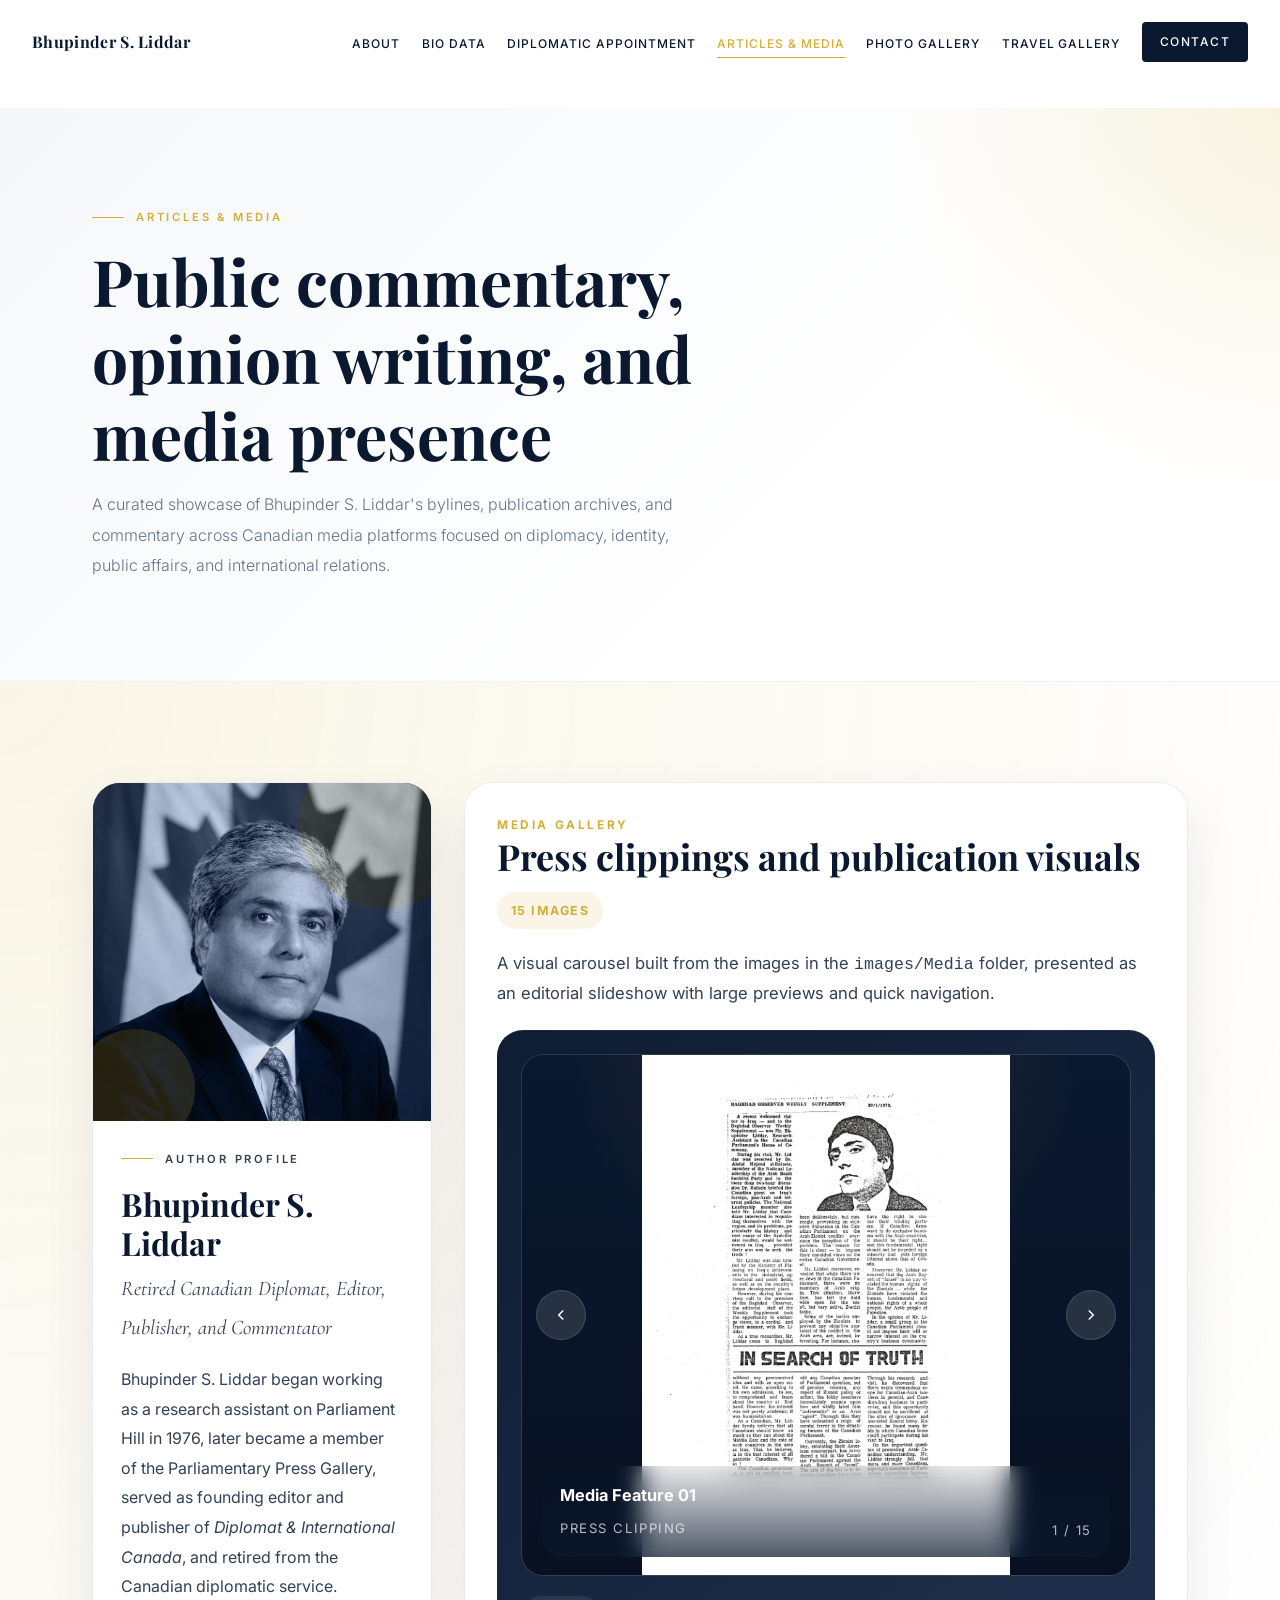
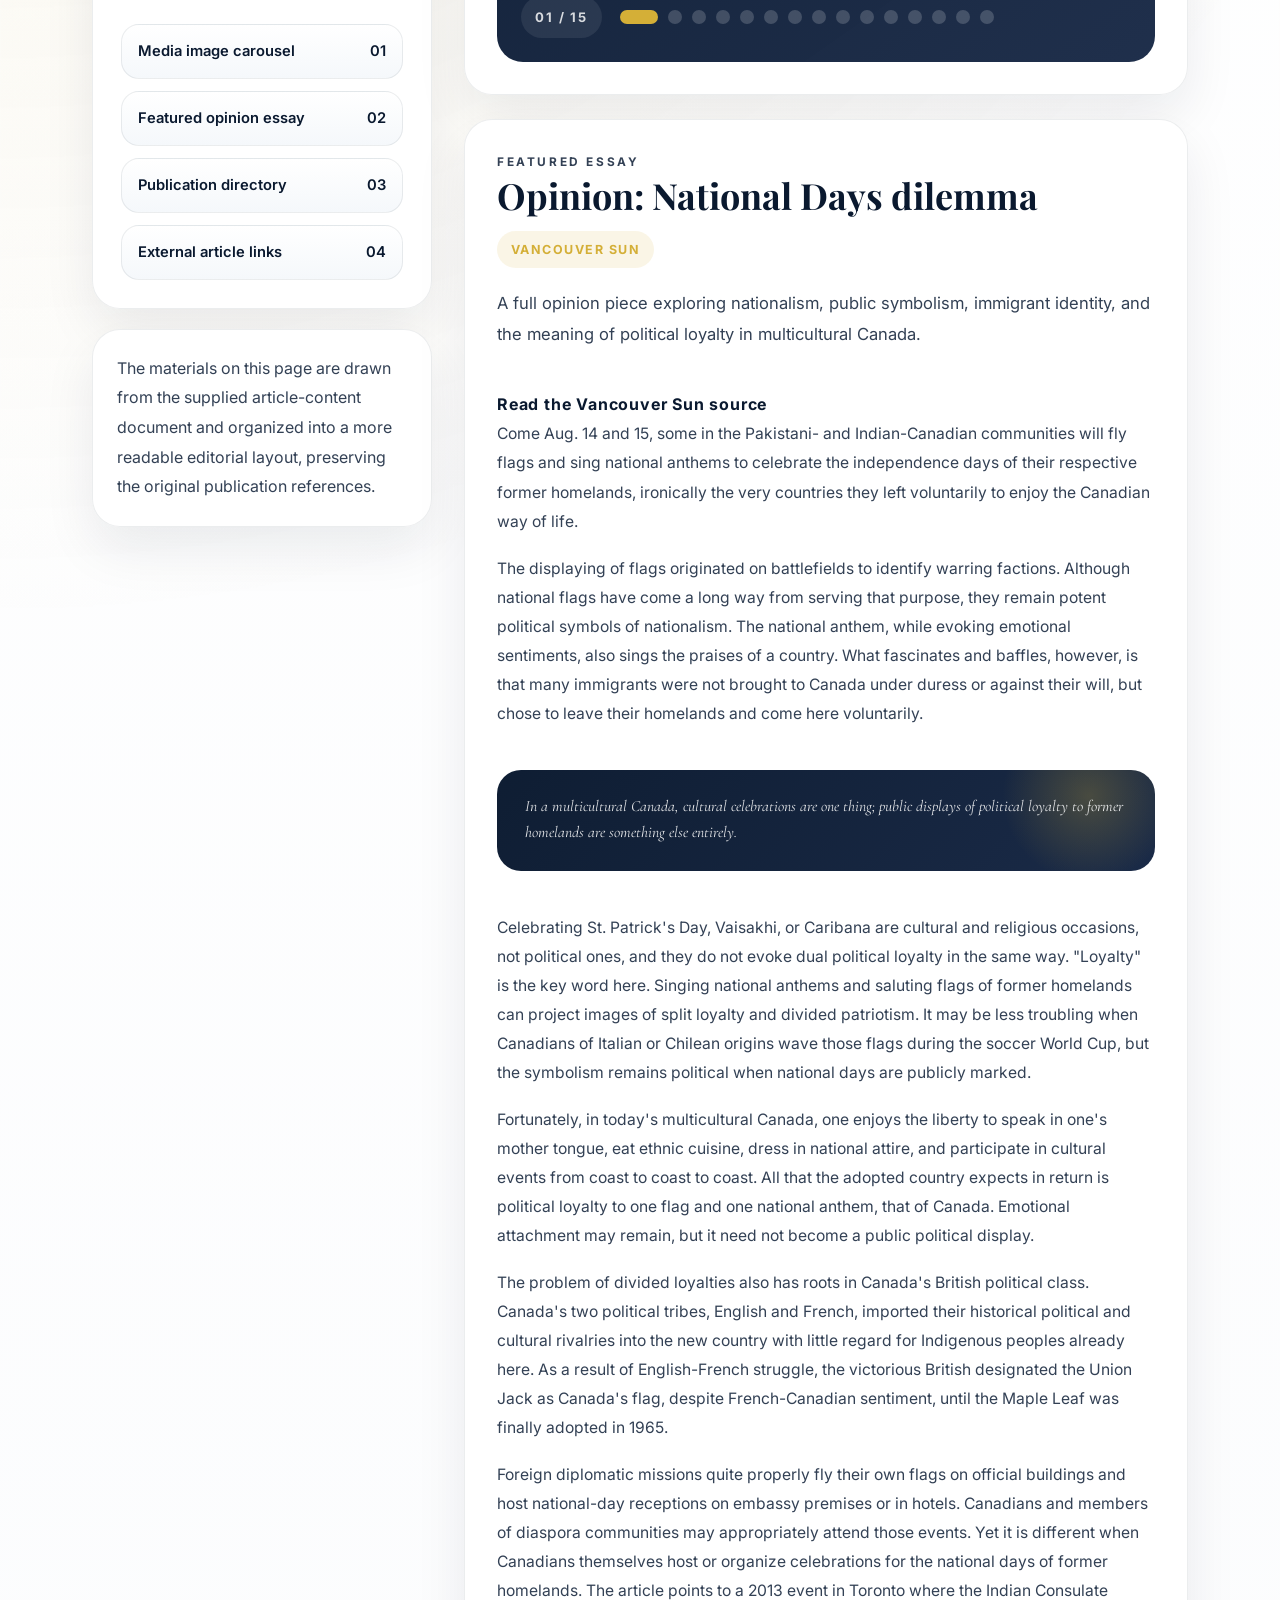
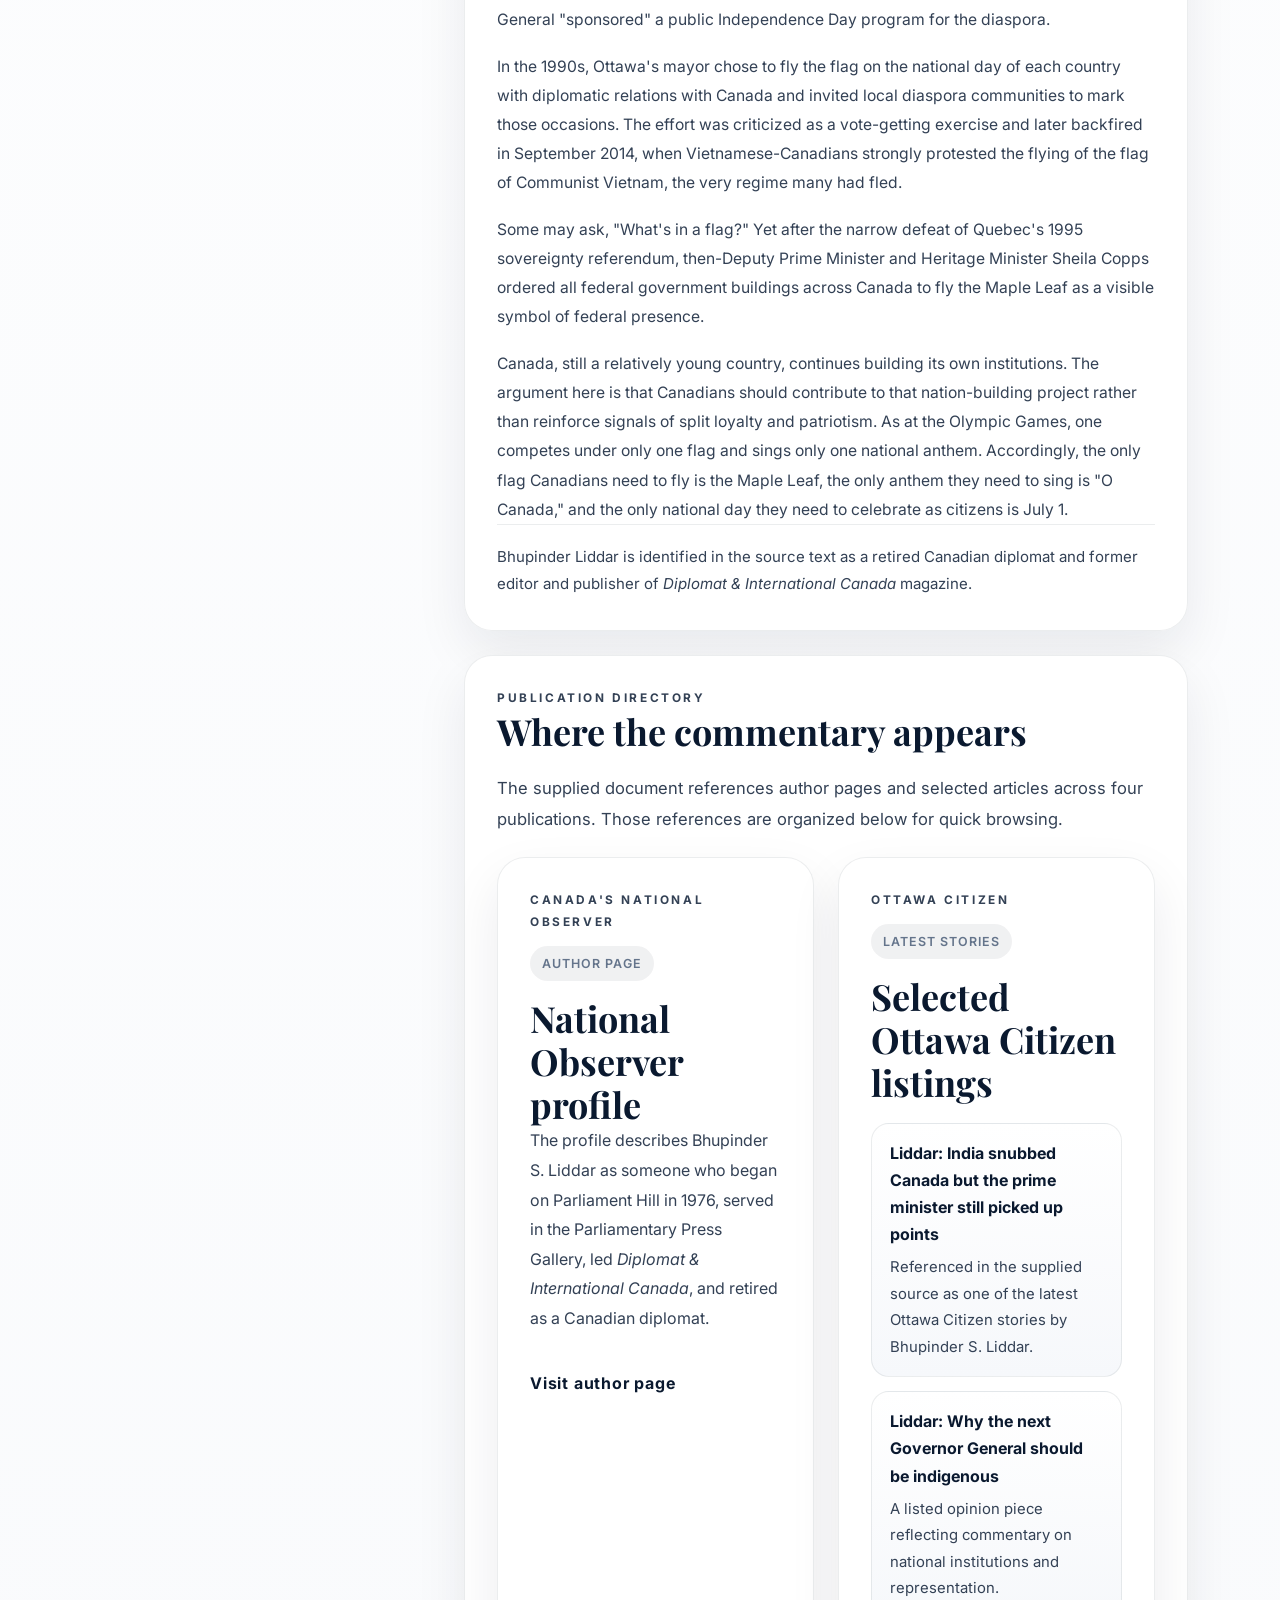
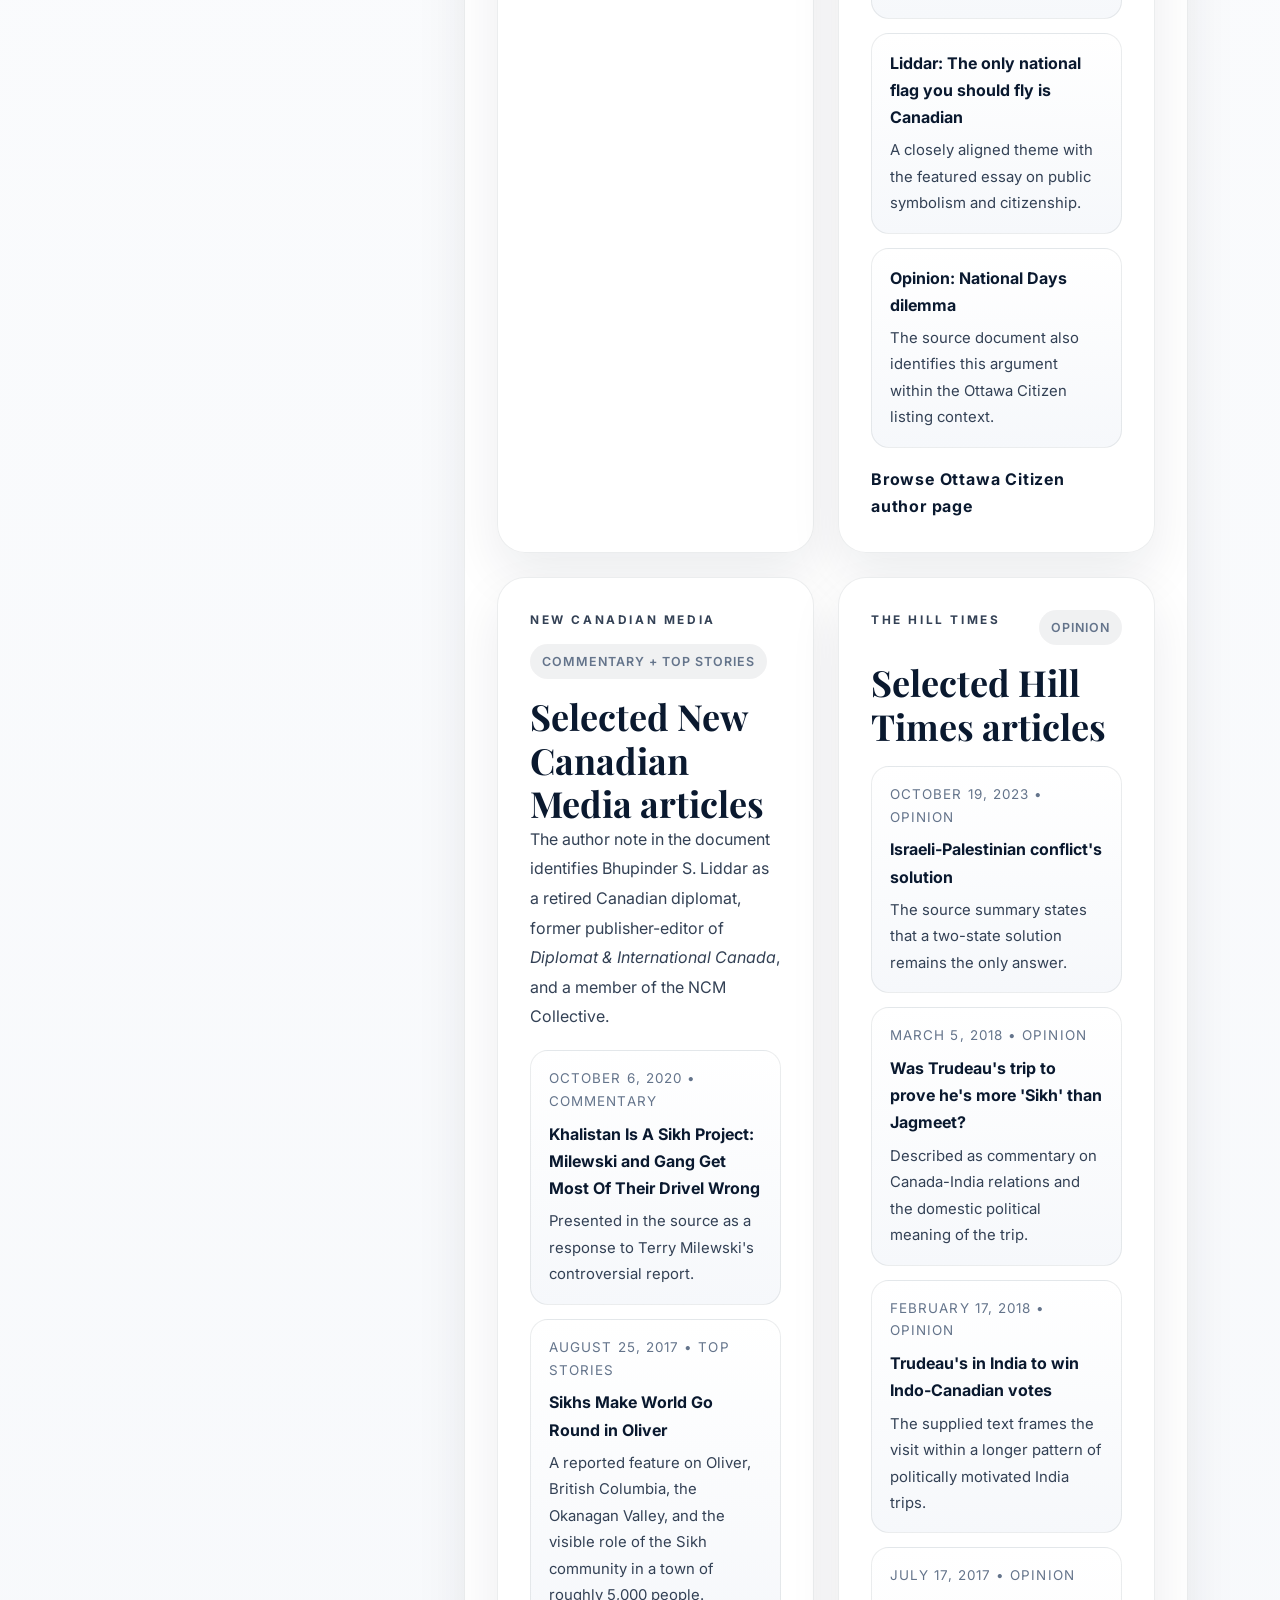
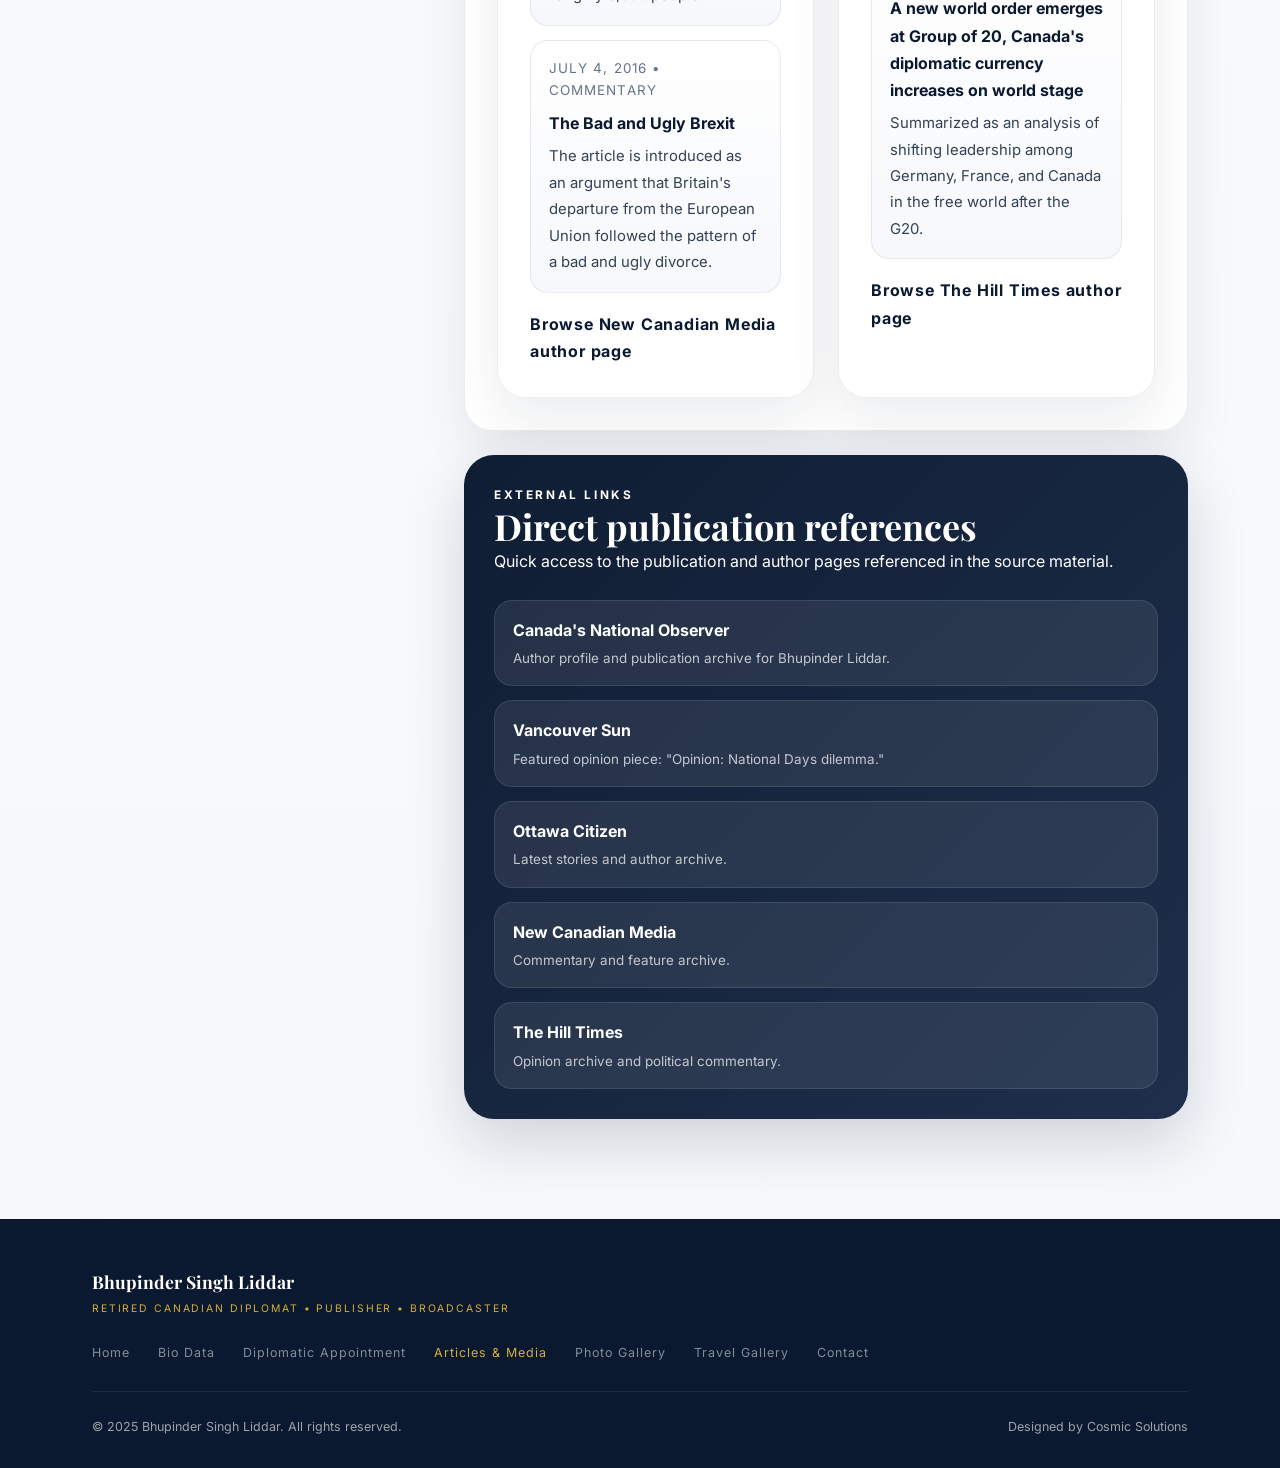
==== commit 058da0e5: "change: update website content" ====
--- a/Articles & Media.html
+++ b/Articles & Media.html
@@ -16,6 +16,7 @@
   <title>Bhupinder Singh Liddar | Articles &amp; Media</title>
   <link rel="preconnect" href="https://fonts.googleapis.com" />
   <link rel="preconnect" href="https://fonts.gstatic.com" crossorigin />
+  <link href="https://fonts.googleapis.com/css2?family=Playfair+Display:ital,wght@0,400;0,500;0,600;0,700;0,800;1,400;1,500&family=Cormorant+Garamond:ital,wght@0,300;0,400;0,500;0,600;1,300;1,400&family=Inter:wght@300;400;500;600&display=swap" rel="stylesheet" />
   <link rel="stylesheet" href="css/style.css" />
   <style>
     .articles-stage {
--- a/css/style.css
+++ b/css/style.css
@@ -1,8 +1,6 @@
 /* ===========================
    IMPORTS & VARIABLES
    =========================== */
-@import url('https://fonts.googleapis.com/css2?family=Playfair+Display:ital,wght@0,400;0,500;0,600;0,700;0,800;1,400;1,500&family=Cormorant+Garamond:ital,wght@0,300;0,400;0,500;0,600;1,300;1,400&family=Inter:wght@300;400;500;600&display=swap');
-
 :root {
   --navy: #0A192F;
   --navy-light: #112240;
@@ -124,6 +122,9 @@
   padding: 22px 0;
   transition: var(--transition);
 }
+#navbar .container {
+  max-width: 1320px;
+}
 #navbar.scrolled {
   background: rgba(255,255,255,0.97);
   box-shadow: 0 2px 24px rgba(10,25,47,0.1);
@@ -132,19 +133,26 @@
 }
 .nav-inner {
   display: flex; align-items: center; justify-content: space-between; gap: 24px;
+  flex-wrap: nowrap;
 }
 .nav-logo {
   display: flex; flex-direction: column;
+  align-items: flex-start;
   flex: 0 0 auto;
+  min-width: max-content;
+  white-space: nowrap;
 }
 .nav-logo-name {
   font-family: 'Playfair Display', serif;
+  display: inline-block;
   font-size: 1rem;
   font-weight: 700;
   color: var(--navy);
   letter-spacing: 0.02em;
-  line-height: 1.2;
+  line-height: 1.1;
   white-space: nowrap;
+  word-break: keep-all;
+  min-width: max-content;
 }
 .nav-logo-title {
   font-size: 0.65rem;
@@ -154,14 +162,19 @@
   font-weight: 500;
 }
 .nav-links {
-  display: flex; align-items: center; justify-content: center; gap: 24px;
+  display: flex; align-items: center; justify-content: flex-end; gap: clamp(14px, 1.7vw, 24px);
   flex: 1 1 auto;
   min-width: 0;
+  flex-wrap: nowrap;
+  white-space: nowrap;
 }
 .nav-links li {
   flex: 0 0 auto;
+  min-width: max-content;
 }
 .nav-links a {
+  display: inline-flex;
+  align-items: center;
   font-size: 0.75rem;
   font-weight: 500;
   letter-spacing: 0.08em;
@@ -1163,6 +1176,12 @@
 /* ===========================
    RESPONSIVE
    =========================== */
+@media (max-width: 1180px) {
+  .nav-inner { gap: 18px; }
+  .nav-links { gap: 16px; }
+  .nav-links a { font-size: 0.71rem; letter-spacing: 0.05em; }
+  .nav-cta { padding: 10px 16px !important; }
+}
 @media (max-width: 1024px) {
   .nav-inner { gap: 18px; }
   .nav-links { gap: 18px; }
@@ -1181,7 +1200,7 @@
   .media-grid { grid-template-columns: 1fr 1fr; }
   .page-simple-grid { grid-template-columns: 1fr; }
 }
-@media (max-width: 768px) {
+@media (max-width: 920px) {
   .container { padding: 0 20px; }
   .section-pad { padding: 72px 0; }
   .page-main { padding-top: 92px; }
@@ -1192,9 +1211,17 @@
     padding: 16px 24px;
   }
   .nav-links.open { display: flex; }
-  .nav-links a { padding: 12px 0; border-bottom: 1px solid var(--gray-100); font-size: 0.88rem; }
+  .nav-links a {
+    display: flex;
+    padding: 12px 0;
+    border-bottom: 1px solid var(--gray-100);
+    font-size: 0.88rem;
+    white-space: nowrap;
+  }
   .nav-hamburger { display: flex; }
   #navbar { position: fixed; background: rgba(255,255,255,0.97); backdrop-filter: blur(12px); }
+}
+@media (max-width: 768px) {
   .timeline-line { left: 20px; }
   .timeline-item { grid-template-columns: 40px 1fr; gap: 0; }
   .timeline-item:nth-child(odd) .timeline-content,
